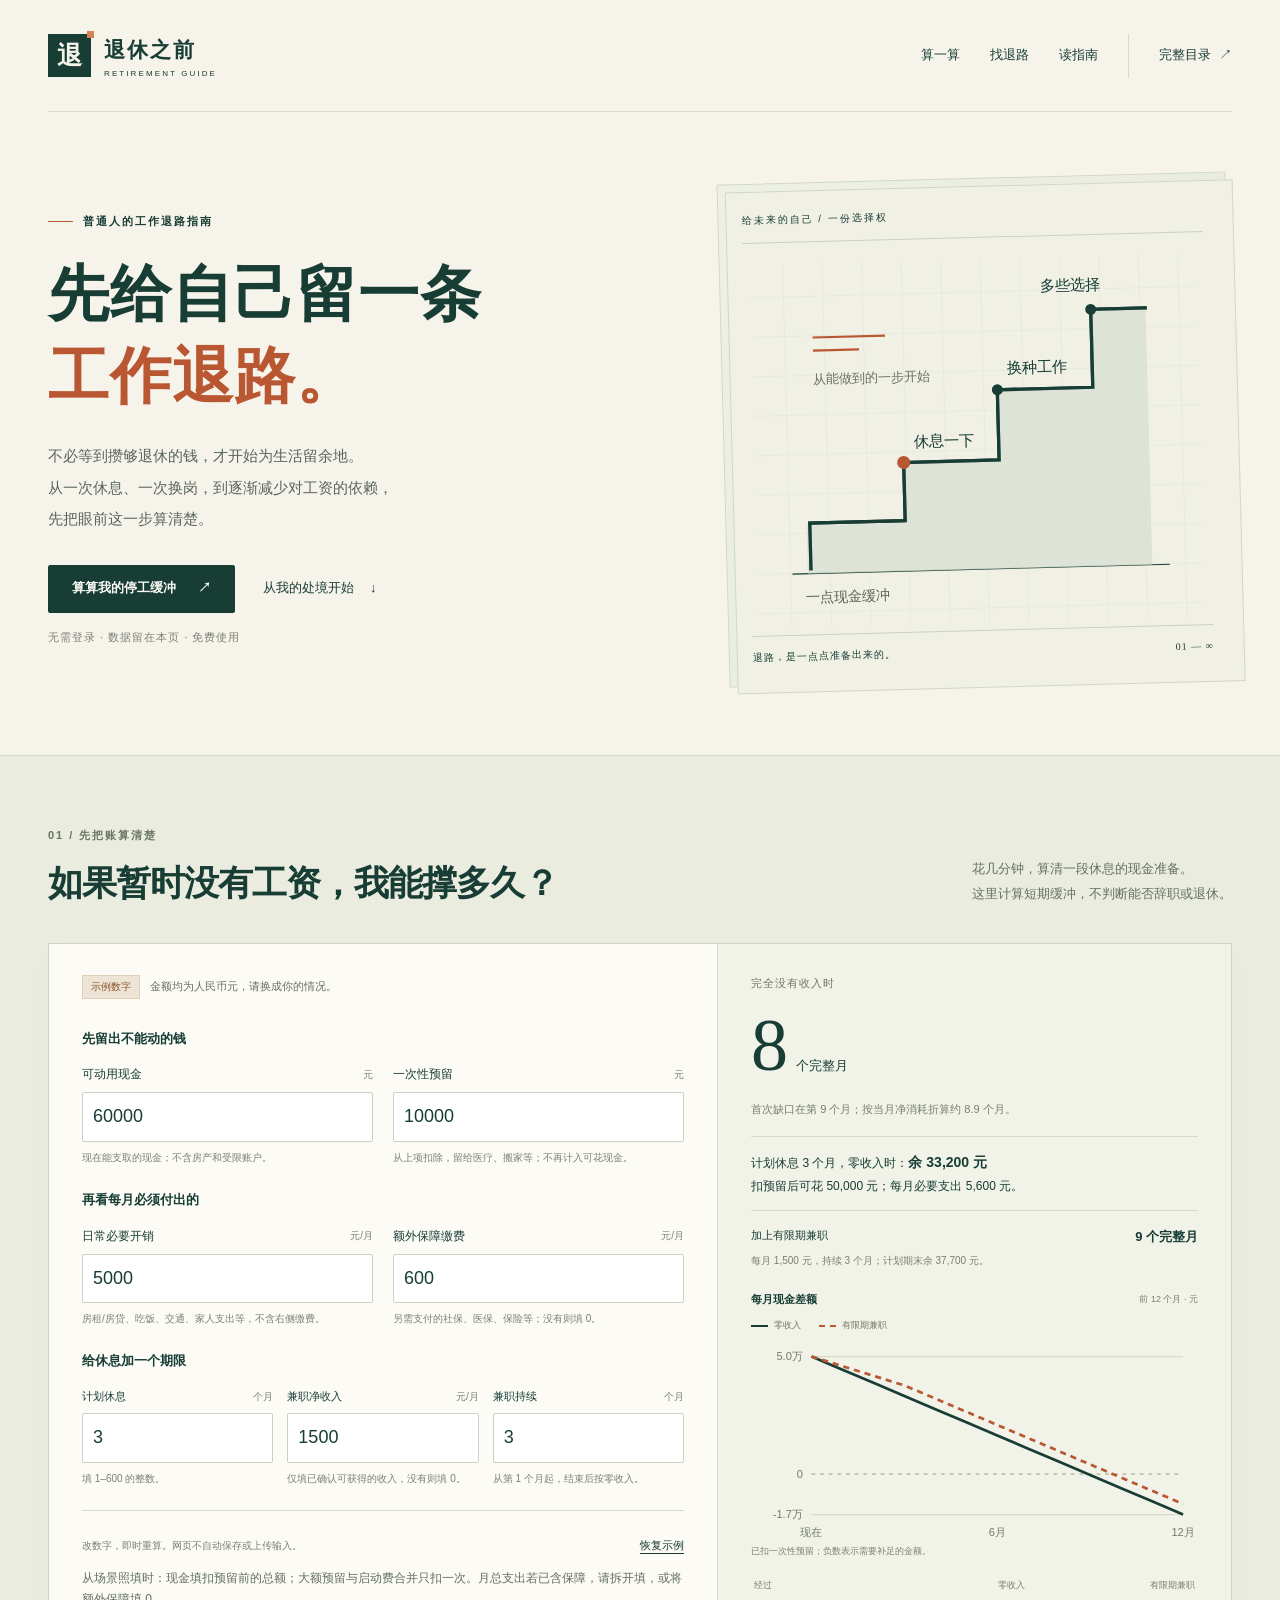
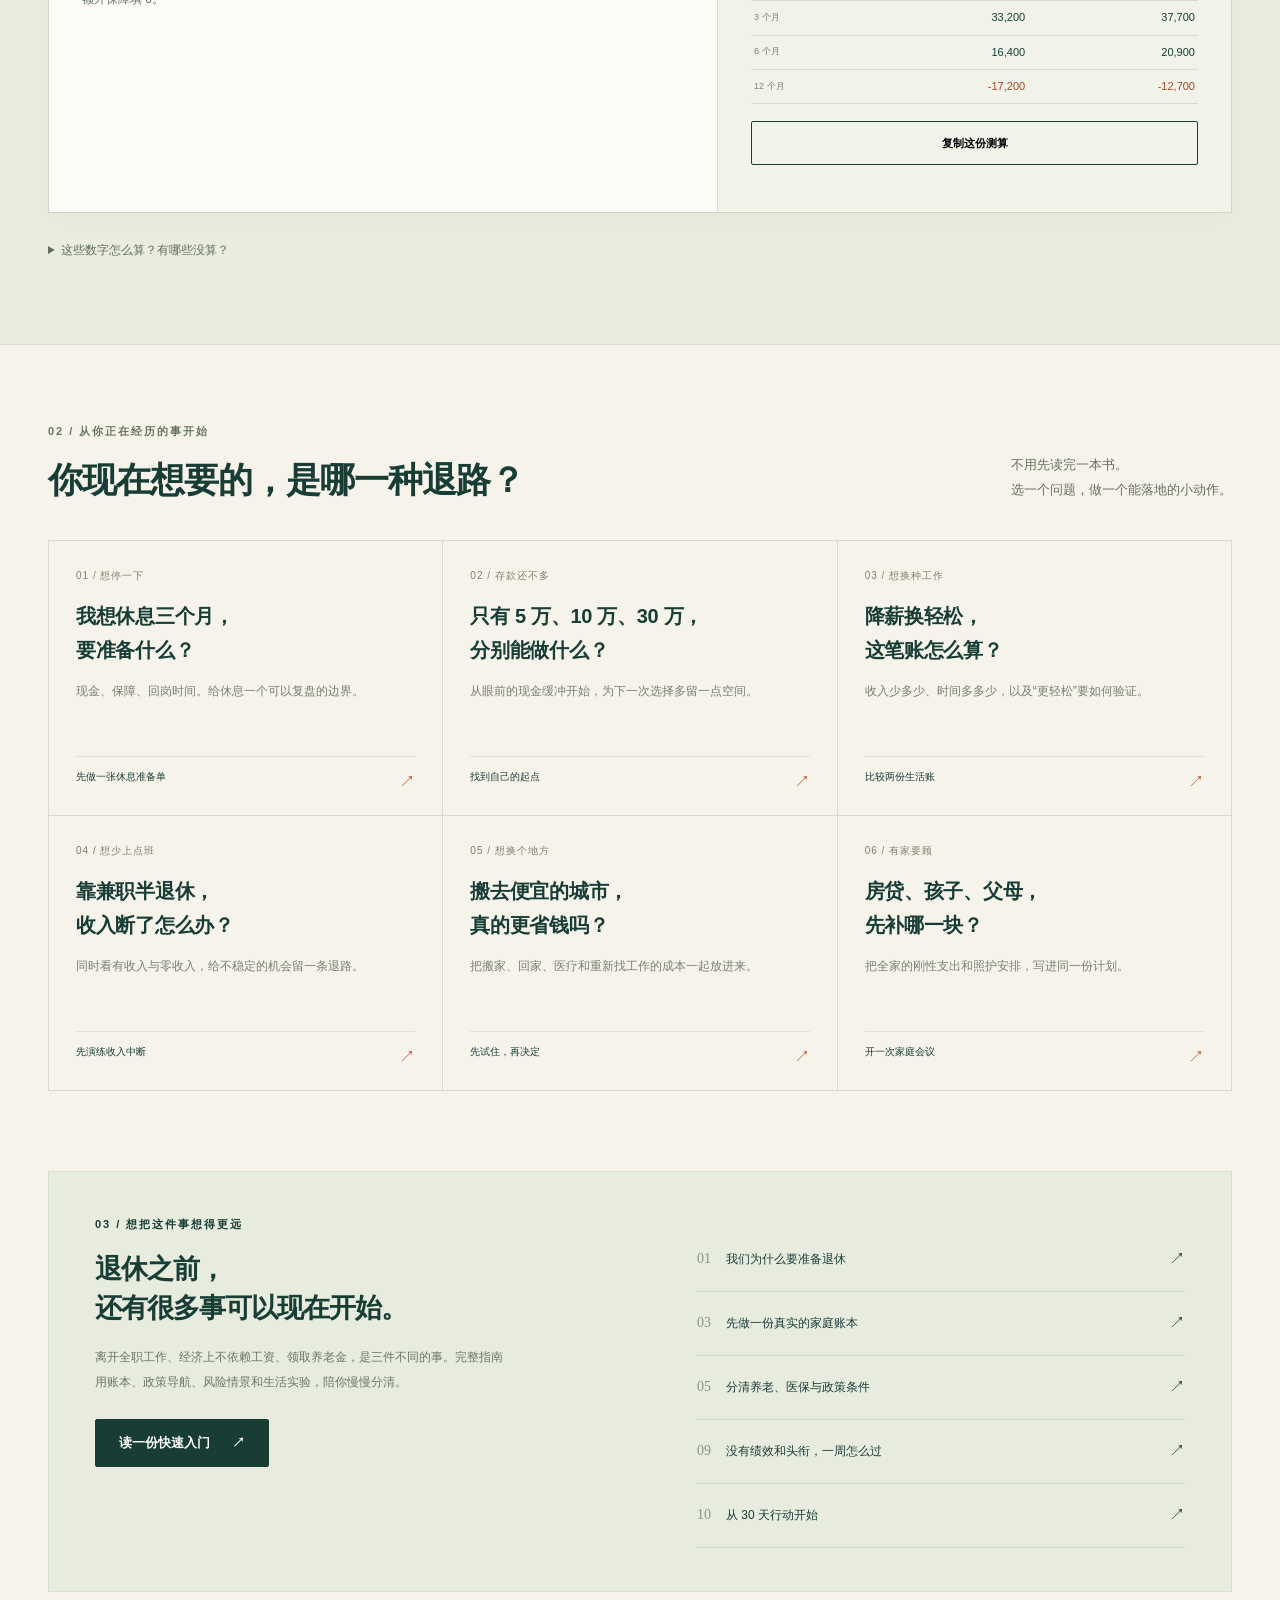
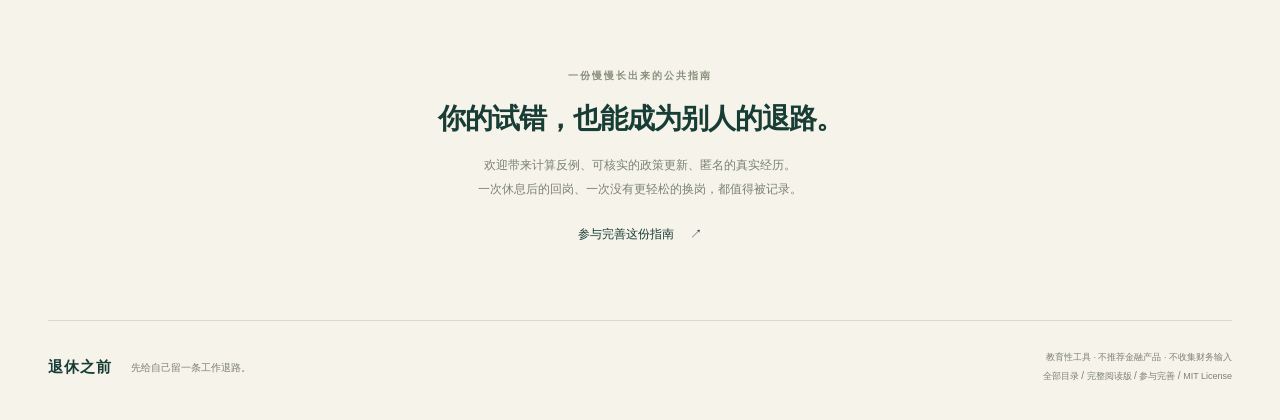
==== site/index.html @ 1ad5aefb "feat: add mobile work-break planner and six practical scenario guides" ====
<!doctype html>
<html lang="zh-CN">
<head>
  <meta charset="utf-8">
  <meta name="viewport" content="width=device-width, initial-scale=1">
  <meta name="theme-color" content="#173d35">
  <meta name="description" content="退休之前，先给自己留一条工作退路。用本地停工缓冲计算器，算清休息、换岗与半退休的现金准备；从六个真实生活问题开始。">
  <meta property="og:title" content="退休之前｜先给自己留一条工作退路">
  <meta property="og:description" content="不必等到攒够退休的钱，才开始为生活留余地。一个停工缓冲计算器，六个工作退路入口。">
  <meta property="og:type" content="website">
  <meta property="og:url" content="https://retirement-before.supershen666.chatgpt.site/">
  <link rel="canonical" href="https://retirement-before.supershen666.chatgpt.site/">
  <title>退休之前｜先给自己留一条工作退路</title>
  <link rel="icon" href="favicon.svg" type="image/svg+xml">
  <link rel="stylesheet" href="styles.css">
  <script src="calculator.js" defer></script>
  <script src="app.js" defer></script>
</head>
<body>
  <a class="skip-link" href="#main">跳到正文</a>
  <header class="site-header wrap">
    <a class="brand" href="index.html" aria-label="退休之前首页"><span class="brand-mark" aria-hidden="true">退<span></span></span><span>退休之前<small>RETIREMENT GUIDE</small></span></a>
    <nav aria-label="主导航"><a href="#calculator">算一算</a><a href="#start">找退路</a><a href="book/QUICKSTART.html">读指南</a><a class="nav-source" href="book/README.html">完整目录 <span aria-hidden="true">↗</span></a></nav>
  </header>
  <main id="main">
    <section class="hero wrap" aria-labelledby="hero-title">
      <div class="hero-copy">
        <p class="eyebrow"><span class="small-rule"></span> 普通人的工作退路指南</p>
        <h1 id="hero-title">先给自己留一条<br><em>工作退路。</em></h1>
        <p class="hero-description">不必等到攒够退休的钱，才开始为生活留余地。<br class="wide-only">从一次休息、一次换岗，到逐渐减少对工资的依赖，<br class="wide-only">先把眼前这一步算清楚。</p>
        <div class="hero-actions"><a class="button button-primary" href="#calculator">算算我的停工缓冲 <span aria-hidden="true">↗</span></a><a class="text-link" href="#start">从我的处境开始 <span aria-hidden="true">↓</span></a></div>
        <p class="hero-note">无需登录 · 数据留在本页 · 免费使用</p>
      </div>
      <div class="hero-art" aria-hidden="true">
        <div class="art-margin">给未来的自己 / 一份选择权</div>
        <svg viewBox="0 0 420 345" role="presentation">
          <defs><pattern id="paper-lines" width="36" height="36" patternUnits="userSpaceOnUse"><path d="M 36 0 L 0 0 0 36" fill="none" stroke="#173d35" stroke-opacity=".07" stroke-width="1"/></pattern></defs>
          <rect x="7" y="7" width="406" height="331" rx="2" fill="url(#paper-lines)"/>
          <path d="M38 289 H382" stroke="#173d35" stroke-width="1"/>
          <path d="M55 286 V243 H142 V190 H229 V126 H316 V55 H367" fill="none" stroke="#173d35" stroke-width="3"/>
          <path d="M52 276 V245 H142 V190 H229 V126 H316 V55 H366 V289 H52Z" fill="#d6ded0" fill-opacity=".65"/>
          <path d="M55 286 V243 H142 V190 H229 V126 H316 V55 H367" fill="none" stroke="#173d35" stroke-width="3"/>
          <circle cx="142" cy="190" r="6" fill="#b95732"/>
          <circle cx="229" cy="126" r="5" fill="#173d35"/>
          <circle cx="316" cy="55" r="5" fill="#173d35"/>
          <text x="50" y="315" font-size="13" fill="#5a655b">一点现金缓冲</text>
          <text x="152" y="176" font-size="14" fill="#173d35">休息一下</text>
          <text x="238" y="111" font-size="14" fill="#173d35">换种工作</text>
          <text x="270" y="37" font-size="14" fill="#173d35">多些选择</text>
          <path d="M62 74 h66 M62 86 h42" stroke="#b95732" stroke-width="2"/>
          <text x="61" y="116" font-size="12" fill="#6c7267">从能做到的一步开始</text>
        </svg>
        <div class="art-caption"><span>退路，是一点点准备出来的。</span><span>01 — ∞</span></div>
      </div>
    </section>

    <section class="calculator-section" id="calculator" aria-labelledby="calculator-title">
      <div class="wrap">
        <div class="section-heading"><div><p class="eyebrow">01 / 先把账算清楚</p><h2 id="calculator-title">如果暂时没有工资，<br class="mobile-only">我能撑多久？</h2></div><p>花几分钟，算清一段休息的现金准备。<br>这里计算短期缓冲，不判断能否辞职或退休。</p></div>
        <noscript><p class="notice">计算器需要启用 JavaScript。仍可阅读下面的六个场景和完整指南。</p></noscript>
        <div class="calculator-shell">
          <form id="runway-form" class="calculator-inputs" novalidate>
            <div class="form-intro"><span id="example-badge" class="tag">示例数字</span><span>金额均为人民币元，请换成你的情况。</span></div>
            <fieldset><legend>先留出不能动的钱</legend><div class="field-grid">
              <div class="field"><label for="cash">可动用现金 <span>元</span></label><input id="cash" name="cash" type="number" inputmode="decimal" min="0" max="1000000000" step="0.01" value="60000" aria-describedby="cash-hint cash-error"><small id="cash-hint">现在能支取的现金；不含房产和受限账户。</small><small class="field-error" id="cash-error"></small></div>
              <div class="field"><label for="reserve">一次性预留 <span>元</span></label><input id="reserve" name="reserve" type="number" inputmode="decimal" min="0" max="1000000000" step="0.01" value="10000" aria-describedby="reserve-hint reserve-error"><small id="reserve-hint">从上项扣除，留给医疗、搬家等；不再计入可花现金。</small><small class="field-error" id="reserve-error"></small></div>
            </div></fieldset>
            <fieldset><legend>再看每月必须付出的</legend><div class="field-grid">
              <div class="field"><label for="monthlyExpenses">日常必要开销 <span>元/月</span></label><input id="monthlyExpenses" name="monthlyExpenses" type="number" inputmode="decimal" min="0" max="1000000000" step="0.01" value="5000" aria-describedby="expenses-hint monthlyExpenses-error"><small id="expenses-hint">房租/房贷、吃饭、交通、家人支出等，不含右侧缴费。</small><small class="field-error" id="monthlyExpenses-error"></small></div>
              <div class="field"><label for="monthlyCoverage">额外保障缴费 <span>元/月</span></label><input id="monthlyCoverage" name="monthlyCoverage" type="number" inputmode="decimal" min="0" max="1000000000" step="0.01" value="600" aria-describedby="coverage-hint monthlyCoverage-error"><small id="coverage-hint">另需支付的社保、医保、保险等；没有则填 0。</small><small class="field-error" id="monthlyCoverage-error"></small></div>
            </div></fieldset>
            <fieldset><legend>给休息加一个期限</legend><div class="field-grid three-fields">
              <div class="field"><label for="plannedMonths">计划休息 <span>个月</span></label><input id="plannedMonths" name="plannedMonths" type="number" inputmode="numeric" min="1" max="600" step="1" value="3" aria-describedby="plannedMonths-error"><small>填 1–600 的整数。</small><small class="field-error" id="plannedMonths-error"></small></div>
              <div class="field"><label for="monthlyIncome">兼职净收入 <span>元/月</span></label><input id="monthlyIncome" name="monthlyIncome" type="number" inputmode="decimal" min="0" max="1000000000" step="0.01" value="1500" aria-describedby="income-hint monthlyIncome-error"><small id="income-hint">仅填已确认可获得的收入，没有则填 0。</small><small class="field-error" id="monthlyIncome-error"></small></div>
              <div class="field"><label for="incomeMonths">兼职持续 <span>个月</span></label><input id="incomeMonths" name="incomeMonths" type="number" inputmode="numeric" min="0" max="600" step="1" value="3" aria-describedby="incomeMonths-error"><small>从第 1 个月起，结束后按零收入。</small><small class="field-error" id="incomeMonths-error"></small></div>
            </div></fieldset>
            <div class="input-footer"><p>改数字，即时重算。网页不自动保存或上传输入。</p><button type="button" class="button-reset" id="reset-example">恢复示例</button></div>
            <p class="input-mapping">从场景照填时：现金填扣预留前的总额；大额预留与启动费合并只扣一次。月总支出若已含保障，请拆开填，或将额外保障填 0。</p>
          </form>
          <div class="calculator-results">
            <div id="invalid-state" class="invalid-state" hidden><h3>先补全这几个数字</h3><p id="validation-summary" role="status">请填写有效数字。</p></div>
            <div id="valid-results">
              <p class="result-eyebrow">完全没有收入时</p>
              <p class="runway-value"><strong id="runway-number">8</strong><span id="runway-unit">个完整月</span></p>
              <p id="runway-detail" class="runway-detail">正在计算…</p>
              <div id="result-status" class="plan-result" role="status" aria-live="polite" aria-atomic="true"></div>
              <div class="income-result"><span>加上有限期兼职</span><strong id="income-runway"></strong><small id="income-detail"></small></div>
              <div class="chart-head"><h3>每月现金差额</h3><span id="chart-horizon"></span></div>
              <div class="chart-legend"><span><i class="line-key baseline-key"></i>零收入</span><span><i class="line-key income-key"></i>有限期兼职</span></div>
              <div id="cash-chart" class="cash-chart"></div>
              <p class="chart-note">已扣一次性预留；负数表示需要补足的金额。</p>
              <table class="checkpoint-table"><caption class="sr-only">3、6、12 个月后的现金差额</caption><thead><tr><th scope="col">经过</th><th scope="col">零收入</th><th scope="col">有限期兼职</th></tr></thead><tbody id="checkpoints"></tbody></table>
              <p id="history-warning" class="history-warning" hidden></p>
              <button type="button" class="button button-copy" id="copy-result">复制这份测算</button>
              <p id="copy-status" class="copy-status" role="status" aria-live="polite"></p>
              <div id="copy-fallback" hidden><label for="result-text">复制受限，请选中下面文字复制：</label><textarea id="result-text" rows="7" readonly></textarea></div>
            </div>
          </div>
        </div>
        <details class="calculation-details"><summary>这些数字怎么算？有哪些没算？</summary><div class="details-grid"><div><h3>先分开预留，再逐月计算</h3><p>起始可花现金 = 可动用现金 − 一次性预留。每月现金差额 = 上月差额 + 当月收入 − 日常必要开销 − 额外保障缴费。兼职只在第 1 个月至指定结束月计入；零收入情景始终不计收入。</p><p>余额恰好为 0 的当月仍算完整覆盖；首次小于 0 的月份记为首次缺口。小数月仅按该月净消耗线性折算，不代表能付到某一天。一次性预留超过现金时，起点就存在缺口，后续收入不能抹掉这段历史。</p></div><div><h3>它只是一张短期现金草稿</h3><p>金额按当前输入逐月不变，不计投资收益、通胀、借款或新发生的大额支出。到账与付款按月合并，无法识别“月初先付房租、月底才到账”的月内缺口。最多检查 600 个月，期间未耗尽也不代表可以无限休息。</p><p>有限期兼职结束后，后续月份全部按零收入计算。长期退休要另查通胀、养老与医保、照护、收入中断和职业退路；继续读 <a href="book/QUICKSTART.html">快速入门</a>。</p></div></div></details>
      </div>
    </section>

    <section id="start" class="scenarios-section wrap" aria-labelledby="scenarios-title">
      <div class="section-heading"><div><p class="eyebrow">02 / 从你正在经历的事开始</p><h2 id="scenarios-title">你现在想要的，<br class="mobile-only">是哪一种退路？</h2></div><p>不用先读完一本书。<br>选一个问题，做一个能落地的小动作。</p></div>
      <div class="scenario-grid">
        <a class="scenario" href="guides/rest.html"><span class="scenario-number">01 / 想停一下</span><h3>我想休息三个月，<br>要准备什么？</h3><p>现金、保障、回岗时间。给休息一个可以复盘的边界。</p><span class="scenario-bottom">先做一张休息准备单 <span aria-hidden="true">↗</span></span></a>
        <a class="scenario" href="guides/savings.html"><span class="scenario-number">02 / 存款还不多</span><h3>只有 5 万、10 万、30 万，<br>分别能做什么？</h3><p>从眼前的现金缓冲开始，为下一次选择多留一点空间。</p><span class="scenario-bottom">找到自己的起点 <span aria-hidden="true">↗</span></span></a>
        <a class="scenario" href="guides/lighter-work.html"><span class="scenario-number">03 / 想换种工作</span><h3>降薪换轻松，<br>这笔账怎么算？</h3><p>收入少多少、时间多多少，以及“更轻松”要如何验证。</p><span class="scenario-bottom">比较两份生活账 <span aria-hidden="true">↗</span></span></a>
        <a class="scenario" href="guides/part-time.html"><span class="scenario-number">04 / 想少上点班</span><h3>靠兼职半退休，<br>收入断了怎么办？</h3><p>同时看有收入与零收入，给不稳定的机会留一条退路。</p><span class="scenario-bottom">先演练收入中断 <span aria-hidden="true">↗</span></span></a>
        <a class="scenario" href="guides/move-city.html"><span class="scenario-number">05 / 想换个地方</span><h3>搬去便宜的城市，<br>真的更省钱吗？</h3><p>把搬家、回家、医疗和重新找工作的成本一起放进来。</p><span class="scenario-bottom">先试住，再决定 <span aria-hidden="true">↗</span></span></a>
        <a class="scenario" href="guides/family.html"><span class="scenario-number">06 / 有家要顾</span><h3>房贷、孩子、父母，<br>先补哪一块？</h3><p>把全家的刚性支出和照护安排，写进同一份计划。</p><span class="scenario-bottom">开一次家庭会议 <span aria-hidden="true">↗</span></span></a>
      </div>
    </section>

    <section class="reading-section wrap" aria-labelledby="reading-title"><div class="reading-inner"><div><p class="eyebrow">03 / 想把这件事想得更远</p><h2 id="reading-title">退休之前，<br>还有很多事可以现在开始。</h2><p>离开全职工作、经济上不依赖工资、领取养老金，是三件不同的事。完整指南用账本、政策导航、风险情景和生活实验，陪你慢慢分清。</p><a class="button button-primary" href="book/QUICKSTART.html">读一份快速入门 <span aria-hidden="true">↗</span></a></div><ol class="reading-list"><li><a href="book/01-purpose.html"><span>01</span> 我们为什么要准备退休 <span aria-hidden="true">↗</span></a></li><li><a href="book/03-budget.html"><span>03</span> 先做一份真实的家庭账本 <span aria-hidden="true">↗</span></a></li><li><a href="book/05-policy.html"><span>05</span> 分清养老、医保与政策条件 <span aria-hidden="true">↗</span></a></li><li><a href="book/09-life.html"><span>09</span> 没有绩效和头衔，一周怎么过 <span aria-hidden="true">↗</span></a></li><li><a href="book/10-action.html"><span>10</span> 从 30 天行动开始 <span aria-hidden="true">↗</span></a></li></ol></div></section>
    <section class="contribute wrap"><p class="eyebrow">一份慢慢长出来的公共指南</p><h2>你的试错，也能成为别人的退路。</h2><p>欢迎带来计算反例、可核实的政策更新、匿名的真实经历。<br class="wide-only">一次休息后的回岗、一次没有更轻松的换岗，都值得被记录。</p><a class="text-link" href="book/CONTRIBUTING.html">参与完善这份指南 <span aria-hidden="true">↗</span></a></section>
  </main>
  <footer class="site-footer wrap"><p><strong>退休之前</strong><span>先给自己留一条工作退路。</span></p><p>教育性工具 · 不推荐金融产品 · 不收集财务输入<br><a href="book/README.html">全部目录</a> <span aria-hidden="true">/</span> <a href="reader.html">完整阅读版</a> <span aria-hidden="true">/</span> <a href="book/CONTRIBUTING.html">参与完善</a> <span aria-hidden="true">/</span> <a href="book/LICENSE.html">MIT License</a></p></footer>
</body>
</html>
---- site/styles.css ----
:root{color-scheme:light;--paper:#f6f3eb;--paper-light:#fcfbf6;--ink:#173d35;--muted:#697068;--line:#d8dace;--orange:#b95732;--pale:#e7ecdf;--serif:Georgia,"Noto Serif CJK SC","Source Han Serif SC","Songti SC",SimSun,serif;--sans:-apple-system,BlinkMacSystemFont,"Segoe UI","Microsoft YaHei",sans-serif}
*{box-sizing:border-box}html{scroll-behavior:smooth;scroll-padding-top:24px}body{margin:0;background:var(--paper);color:var(--ink);font-family:var(--sans);font-size:15px;line-height:1.75}a{color:inherit;text-underline-offset:5px}a,button,input,summary,textarea{-webkit-tap-highlight-color:transparent}a:focus-visible,button:focus-visible,input:focus-visible,summary:focus-visible,textarea:focus-visible{outline:3px solid var(--orange);outline-offset:4px}button,input,textarea{font:inherit}button{cursor:pointer}button:disabled{cursor:wait;opacity:.65}h1,h2,h3,p{margin:0}h1,h2,h3{text-wrap:balance}h2{font-size:clamp(24px,3vw,35px);font-weight:600;line-height:1.45;letter-spacing:-1px}h3{font-weight:600}p{text-wrap:pretty}.wrap{max-width:1200px;width:calc(100% - 96px);margin-inline:auto}.skip-link{position:absolute;left:16px;top:-100px;background:var(--ink);color:white;padding:12px;z-index:10}.skip-link:focus{top:16px}.sr-only{position:absolute;width:1px;height:1px;padding:0;margin:-1px;overflow:hidden;clip:rect(0,0,0,0);white-space:nowrap;border:0}[hidden]{display:none!important}.mobile-only{display:none}.site-header{height:112px;display:flex;align-items:center;justify-content:space-between;border-bottom:1px solid var(--line);gap:24px}.brand{display:flex;gap:13px;align-items:center;text-decoration:none;font-weight:700;font-size:21px;letter-spacing:2px;flex-shrink:0}.brand small{display:block;font-size:8px;letter-spacing:2.1px;line-height:1.4;font-weight:500}.brand-mark{position:relative;width:43px;height:43px;display:flex;align-items:center;justify-content:center;background:var(--ink);color:var(--paper);font-family:var(--serif);font-size:25px;letter-spacing:0}.brand-mark>span{position:absolute;width:7px;height:7px;background:#d58354;right:-3px;top:-3px}.site-header nav{display:flex;gap:30px;align-items:center}.site-header nav a{text-decoration:none;min-height:44px;display:flex;align-items:center;font-size:13px}.site-header nav a:hover{color:var(--orange)}.site-header .nav-source{border-left:1px solid var(--line);padding-left:30px;gap:8px}.hero{display:grid;grid-template-columns:1.22fr 1fr;gap:54px;align-items:center;min-height:570px;padding-block:66px 74px}.eyebrow{font-size:11px;letter-spacing:2px;font-weight:600;line-height:1.8;display:flex;align-items:center;gap:10px}.small-rule{display:inline-block;height:1px;width:25px;background:var(--orange)}.hero h1{font-family:var(--serif);font-size:clamp(40px,4.8vw,61px);font-weight:600;line-height:1.35;letter-spacing:1px;margin:22px 0}.hero h1 em{font-style:normal;color:var(--orange)}.hero-description{font-size:15px;line-height:2.1;color:#59665d}.hero-actions{display:flex;align-items:center;gap:28px;flex-wrap:wrap;margin-top:30px}.button{min-height:48px;display:inline-flex;align-items:center;justify-content:center;gap:22px;padding:11px 23px;border:1px solid var(--ink);border-radius:2px;font-size:13px;font-weight:600;text-decoration:none;transition:background .15s,color .15s}.button-primary{background:var(--ink);color:var(--paper-light)}.button-primary:hover{background:#29574a}.text-link{text-decoration:none;font-size:13px;min-height:44px;display:inline-flex;gap:16px;align-items:center}.text-link:hover{color:var(--orange)}.hero-note{margin-top:15px;color:#7b8076;font-size:11px;letter-spacing:1px}.hero-art{padding:27px 23px 19px;border:1px solid #d1d7c8;background:linear-gradient(125deg,#edf0e4,#e6eadc);transform:rotate(-1.5deg);position:relative}.hero-art:after{content:"";position:absolute;border:1px solid #d1d7c8;inset:7px -8px -8px 7px;z-index:-1;background:#f0f0e5}.art-margin{font-size:10px;letter-spacing:2px;border-bottom:1px solid #cbd2c1;padding-bottom:13px}.hero-art svg{display:block;width:100%;margin-top:14px}.art-caption{display:flex;justify-content:space-between;gap:10px;font-size:10px;letter-spacing:1px;border-top:1px solid #cbd2c1;padding-top:12px}.art-caption>span:last-child{font-family:Georgia,serif}.calculator-section{padding-block:70px;background:#e9ecdf;border-block:1px solid #d8dece}.section-heading{display:flex;align-items:end;justify-content:space-between;gap:35px;margin-bottom:34px}.section-heading .eyebrow{margin-bottom:13px;color:#69765f}.section-heading>p{font-size:13px;color:#65715f;line-height:1.9;padding-bottom:3px}.calculator-shell{display:grid;grid-template-columns:1.3fr 1fr;border:1px solid #cdd5c4;background:var(--paper-light);box-shadow:0 9px 25px #173d3505}.calculator-inputs{padding:31px 33px 24px;min-width:0}.form-intro{display:flex;align-items:center;gap:10px;color:var(--muted);font-size:11px;margin-bottom:29px}.tag{background:#ede4d5;color:#8b542d;border:1px solid #ded0ba;padding:2px 8px;white-space:nowrap;font-size:10px}.tag.custom{background:#e4eadd;border-color:#ced6c4;color:#53624b}fieldset{margin:0 0 23px;border:0;padding:0;min-width:0}legend{padding:0;font-size:13px;font-weight:600;margin-bottom:14px}.field-grid{display:grid;grid-template-columns:repeat(2,minmax(0,1fr));gap:20px}.field{min-width:0}.field label{font-size:12px;display:flex;align-items:center;justify-content:space-between;gap:4px;margin-bottom:7px}.field label span{font-size:10px;color:#7a8074;white-space:nowrap}.field input{border:1px solid #cbd1c4;background:white;width:100%;border-radius:2px;min-height:47px;padding:8px 10px;color:var(--ink);font-size:18px;font-variant-numeric:tabular-nums;box-shadow:0 1px 2px #173d3503}.field input:focus{border-color:var(--ink)}.field input[aria-invalid=true]{border-color:var(--orange);background:#fff9f3}.field small{display:block;color:#7a8074;font-size:10px;line-height:1.7;margin-top:7px}.field .field-error{color:#a24523;margin-top:4px}.field-error:empty{display:none}.three-fields{grid-template-columns:repeat(3,minmax(0,1fr));gap:14px}.three-fields label{font-size:11px}.input-footer{display:flex;justify-content:space-between;align-items:center;gap:12px;border-top:1px solid var(--line);padding-top:13px}.input-footer p{font-size:10px;color:#7a8074;max-width:235px}.button-reset{background:none;border:0;text-decoration:underline;text-underline-offset:4px;font-size:11px;min-height:44px;padding:5px 0;color:var(--ink);white-space:nowrap}.calculator-results{min-width:0;border-left:1px solid #d8dece;background:#f1f2e8;padding:30px 33px 24px}.result-eyebrow{font-size:11px;color:#6f795f;letter-spacing:1px}.runway-value{display:flex;align-items:baseline;gap:12px;line-height:1.15;margin-top:10px;font-size:13px}.runway-value strong{font-family:Georgia,serif;font-weight:400;font-size:74px;letter-spacing:-4px}.runway-value.long-value strong{font-size:47px;letter-spacing:-2px}.runway-detail{font-size:11px;color:#76806b;margin-top:11px}.plan-result{border-top:1px solid #d5dccb;border-bottom:1px solid #d5dccb;padding:12px 0;margin-top:17px;font-size:12px;line-height:1.9;min-height:50px}.plan-result strong{font-size:14px;font-weight:600}.negative{color:#a44826}.income-result{display:grid;grid-template-columns:1fr auto;gap:3px 10px;margin-top:15px;font-size:11px}.income-result strong{font-size:13px;font-weight:600;text-align:right}.income-result small{font-size:10px;color:#7a8074;grid-column:1/-1}.chart-head{display:flex;justify-content:space-between;align-items:center;gap:10px;margin-top:21px}.chart-head h3{font-size:11px}.chart-head>span{font-size:9px;color:#7a8074}.chart-legend{display:flex;gap:18px;margin-top:8px;font-size:9px;color:#6f795f}.chart-legend>span{display:flex;align-items:center;gap:6px}.line-key{display:inline-block;width:17px;border-top:2px solid var(--ink)}.income-key{border-top-color:var(--orange);border-top-style:dashed}.cash-chart{width:100%;min-height:134px;margin-top:5px}.cash-chart svg{display:block;width:100%;height:auto;overflow:visible}.cash-chart text{font-family:var(--sans);font-size:9px;fill:#727c68}.chart-note{font-size:9px;color:#7a8074;margin-top:3px}.checkpoint-table{width:100%;border-collapse:collapse;table-layout:fixed;margin-top:11px;font-size:10px;font-variant-numeric:tabular-nums}.checkpoint-table th,.checkpoint-table td{padding:7px 3px;border-bottom:1px solid #d8dece;text-align:right;overflow-wrap:anywhere}.checkpoint-table th{font-weight:400;color:#7a8074;font-size:9px}.checkpoint-table th:first-child,.checkpoint-table td:first-child{text-align:left;width:24%}.checkpoint-table td{font-size:11px}.history-warning{font-size:10px;line-height:1.8;color:#a44826;margin-top:10px}.button-copy{width:100%;background:transparent;min-height:44px;font-size:11px;margin-top:17px;padding-block:8px}.button-copy:hover{background:var(--ink);color:var(--paper-light)}.copy-status{font-size:10px;min-height:18px;margin-top:5px;color:#6f795f}#copy-fallback label{font-size:10px}#copy-fallback textarea{width:100%;padding:10px;border:1px solid #b8c2ae;background:var(--paper-light);color:var(--ink);font-size:11px;line-height:1.8}.invalid-state{min-height:260px;display:flex;flex-direction:column;justify-content:center;gap:14px}.invalid-state h3{font-size:22px}.invalid-state p{color:#a44826;font-size:13px;white-space:pre-line}.calculation-details{margin-top:17px;font-size:12px;color:#617057}.calculation-details summary{cursor:pointer;min-height:44px;display:list-item;list-style-position:inside;padding:10px 0}.details-grid{display:grid;grid-template-columns:1fr 1fr;gap:35px;border-top:1px solid #d1d8c7;padding-block:20px 5px}.details-grid h3{font-size:13px;margin-bottom:8px}.details-grid p{font-size:11px;margin-bottom:10px;line-height:2}.notice{padding:15px;border:1px solid var(--orange);margin-block:15px}.scenarios-section{padding-block:77px 70px}.scenario-grid{display:grid;grid-template-columns:repeat(3,minmax(0,1fr));border-top:1px solid var(--line);border-left:1px solid var(--line)}.scenario{display:flex;flex-direction:column;min-height:275px;text-decoration:none;border-bottom:1px solid var(--line);border-right:1px solid var(--line);padding:26px 27px 19px;transition:background .16s}.scenario:hover{background:#eeeee2}.scenario-number{font-size:10px;letter-spacing:1px;color:#7e806e}.scenario h3{font-size:20px;line-height:1.7;letter-spacing:-.3px;margin-top:15px}.scenario p{font-size:12px;line-height:1.9;color:#778070;margin:13px 0 19px}.scenario-bottom{display:flex;justify-content:space-between;gap:8px;font-size:10px;margin-top:auto;padding-top:11px;border-top:1px solid #e0e1d6}.scenario-bottom>span{font-size:16px;color:var(--orange)}.reading-section{padding-block:10px 70px}.reading-inner{background:#e8ecdf;padding:43px 46px;display:grid;grid-template-columns:1.1fr 1fr;gap:65px;border:1px solid #d9dfcf}.reading-inner h2{font-size:27px;margin-block:15px 17px}.reading-inner p:not(.eyebrow){font-size:12px;color:#6c7761;line-height:2.1;margin-bottom:24px;max-width:410px}.reading-list{list-style:none;padding:0;margin:13px 0 0;align-self:center}.reading-list li{border-bottom:1px solid #ccd5c1}.reading-list a{display:flex;align-items:center;gap:15px;text-decoration:none;min-height:63px;padding-block:10px;font-size:12px}.reading-list a:hover{color:var(--orange)}.reading-list a>span:first-child{font:14px Georgia,serif;color:#8a947d}.reading-list a>span:last-child{margin-left:auto;font-size:16px}.contribute{padding-block:5px 64px;text-align:center}.contribute .eyebrow{justify-content:center;color:#89907d;font-size:10px}.contribute h2{font-family:var(--serif);font-size:28px;margin-block:14px}.contribute p:not(.eyebrow){font-size:12px;color:#7a8074;line-height:2}.contribute .text-link{margin-top:11px;font-size:12px}.site-footer{border-top:1px solid var(--line);display:flex;justify-content:space-between;gap:25px;align-items:center;padding-block:27px 34px}.site-footer p:first-child{display:flex;align-items:center;gap:19px}.site-footer strong{font-size:15px;font-weight:600;letter-spacing:1px}.site-footer span{font-size:10px;color:#7a8074}.site-footer p:last-child{text-align:right;color:#7a8074;font-size:9px;line-height:2}.site-footer a{text-decoration:none}.site-footer a:hover{text-decoration:underline}
@media(min-width:1500px){.hero{min-height:620px}}
@media(max-width:1050px){.wrap{width:calc(100% - 64px)}.hero{gap:35px;grid-template-columns:1.1fr 1fr}.hero h1{font-size:46px}.hero-actions{gap:13px}.hero .button{padding-inline:15px}.calculator-inputs,.calculator-results{padding:26px 24px}.calculator-shell{grid-template-columns:1.25fr 1fr}.three-fields{gap:10px}.three-fields .field label{flex-direction:column;align-items:start;gap:0}.scenario{padding-inline:23px}.scenario h3{font-size:18px}.reading-inner{padding:35px;gap:40px}.wide-only{display:none}}
@media(max-width:800px){.wrap{width:calc(100% - 44px)}.site-header{height:88px}.site-header nav{gap:18px}.site-header .nav-source{padding-left:18px}.brand{font-size:19px;gap:10px}.brand-mark{width:37px;height:37px;font-size:23px}.brand small{font-size:7px}.hero{padding-block:48px 55px;min-height:0;gap:28px}.hero h1{font-size:39px}.hero-description{font-size:13px}.hero-art{padding:17px 15px 14px}.art-margin,.art-caption{font-size:8px;letter-spacing:.5px}.hero-actions{margin-top:23px;gap:6px;align-items:start;flex-direction:column}.hero-actions .button{font-size:12px}.hero-note{font-size:9px;margin-top:9px}.hero .eyebrow{font-size:10px;letter-spacing:1px}.calculator-section{padding-block:49px}.section-heading{gap:20px}.section-heading>p{font-size:11px}.calculator-shell{grid-template-columns:1fr}.calculator-inputs{padding:26px}.three-fields .field label{flex-direction:row;align-items:center}.calculator-results{border-left:0;border-top:1px solid #d8dece;padding:27px}.calculator-results #valid-results{display:grid;grid-template-columns:1fr 1fr;column-gap:35px}.result-eyebrow,.runway-value,.runway-detail,.plan-result,.income-result{grid-column:1}.result-eyebrow{grid-row:1}.runway-value{grid-row:2;align-self:start}.runway-detail{grid-row:3;align-self:start;margin-top:7px}.plan-result{grid-row:4;align-self:start}.income-result{grid-row:5;align-self:start}.chart-head,.chart-legend,.cash-chart,.chart-note,.checkpoint-table{grid-column:2}.chart-head{grid-row:1;margin-top:0}.chart-legend{grid-row:2;align-self:start}.cash-chart{grid-row:2/5;margin-top:35px;align-self:start}.chart-note{grid-row:5;align-self:end}.checkpoint-table{grid-row:6}.history-warning,.button-copy,.copy-status,#copy-fallback{grid-column:1/-1}.button-copy{grid-row:auto}.cash-chart{min-height:0}.details-grid{gap:25px}.scenarios-section{padding-block:52px}.scenario-grid{grid-template-columns:repeat(2,minmax(0,1fr))}.scenario{min-height:260px}.scenario h3{font-size:20px}.reading-section{padding-bottom:52px}.reading-inner{gap:30px;padding:30px}.reading-inner h2{font-size:23px}.reading-list a{font-size:11px;gap:10px}.reading-list a>span:first-child{font-size:12px}.contribute h2{font-size:26px}.site-footer p:first-child{flex-direction:column;align-items:start;gap:3px}}
@media(max-width:580px){html{scroll-padding-top:16px}.wrap{width:calc(100% - 36px)}.site-header{height:81px;gap:10px}.brand{font-size:18px;letter-spacing:1px}.brand-mark{width:34px;height:34px;font-size:22px}.brand small{font-size:6px;letter-spacing:1.4px}.site-header nav{gap:15px}.site-header nav a{font-size:11px}.site-header .nav-source{display:none}.site-header nav a:nth-child(3){display:none}.hero{display:block;padding-block:40px}.hero h1{font-size:43px;letter-spacing:0;line-height:1.4;margin-block:18px}.hero-description{font-size:13px;line-height:2.1;max-width:340px}.hero .eyebrow{font-size:10px}.hero-actions{flex-direction:row;align-items:center;gap:14px;flex-wrap:wrap}.hero-actions .button{font-size:12px;padding-inline:16px;gap:16px}.hero-actions .text-link{font-size:11px;gap:10px}.hero-art{margin-top:32px;padding:15px 17px 12px;transform:none}.hero-art:after{inset:5px -5px -5px 5px}.hero-art svg{max-height:220px;margin-top:5px}.art-margin{font-size:9px;padding-bottom:9px}.art-caption{font-size:9px;letter-spacing:.3px;padding-top:9px}.section-heading{display:block;margin-bottom:25px}.section-heading>p{margin-top:14px;font-size:12px}.section-heading .eyebrow{font-size:10px;letter-spacing:1.2px;margin-bottom:10px}h2{font-size:26px;letter-spacing:-.5px;line-height:1.5}.mobile-only{display:initial}.calculator-section{padding-block:38px}.calculator-inputs{padding:21px 18px 15px}.form-intro{align-items:start;font-size:10px;line-height:1.8;gap:8px;margin-bottom:25px}.tag{font-size:9px;padding:1px 6px}.field-grid{gap:14px}.field label{font-size:11px}.field label span{font-size:9px}.field input{font-size:18px;padding-inline:9px;min-height:48px}.field small{font-size:9px;line-height:1.7}.three-fields{grid-template-columns:1fr 1fr;gap:19px 14px}.three-fields .field:first-child{grid-column:1/-1}.three-fields .field:first-child input{max-width:none}.three-fields .field label{font-size:11px}.input-footer{gap:10px}.input-footer p{font-size:9px;max-width:190px}.button-reset{font-size:10px}.calculator-results{padding:23px 18px 17px}.calculator-results #valid-results{display:block}.runway-value strong{font-size:70px}.runway-value{margin-top:8px}.runway-detail{margin-top:12px}.plan-result{font-size:11px;margin-top:16px}.plan-result strong{font-size:13px}.income-result{font-size:10px}.chart-head{margin-top:22px}.chart-legend{margin-top:6px}.cash-chart{margin-top:6px;min-height:130px}.chart-note{font-size:9px}.checkpoint-table{font-size:10px}.checkpoint-table th{font-size:9px}.checkpoint-table td{font-size:11px}.button-copy{margin-top:15px}.details-grid{display:block;padding-top:18px}.details-grid>div+div{margin-top:18px}.calculation-details{font-size:11px;margin-top:10px}.calculation-details summary{padding-block:11px}.details-grid p{font-size:11px}.scenarios-section{padding-block:40px}.scenario-grid{grid-template-columns:1fr}.scenario{position:relative;min-height:0;padding:23px 21px 18px}.scenario-number{font-size:9px}.scenario h3{font-size:22px;line-height:1.6;margin-top:11px}.scenario p{font-size:12px;margin-block:12px 16px;max-width:330px}.scenario-bottom{font-size:10px}.reading-section{padding-block:3px 40px}.reading-inner{display:block;padding:27px 22px}.reading-inner h2{font-size:24px}.reading-inner p:not(.eyebrow){font-size:12px}.reading-inner .eyebrow{font-size:10px}.reading-inner .button{font-size:12px;padding-inline:17px}.reading-list{margin-top:24px}.reading-list a{font-size:12px;min-height:57px;gap:15px}.contribute{padding-block:6px 37px}.contribute .eyebrow{font-size:9px;letter-spacing:1px}.contribute h2{font-size:23px;margin-block:13px}.contribute p:not(.eyebrow){font-size:11px}.contribute .text-link{font-size:11px}.site-footer{display:block;padding-block:22px 25px}.site-footer p:first-child{flex-direction:row;align-items:center;gap:12px}.site-footer p:last-child{text-align:left;margin-top:12px;font-size:9px}.site-footer strong{font-size:14px}.site-footer span{font-size:9px}}
@media(max-width:350px){.wrap{width:calc(100% - 28px)}.site-header nav{gap:11px}.brand{font-size:16px;gap:7px}.hero h1{font-size:37px}.hero-actions{gap:10px}.hero-actions .button{font-size:11px;padding-inline:13px}.hero-actions .text-link{font-size:10px}.field label{display:block}.field label span{margin-left:4px}.three-fields .field label{display:block}.calculator-inputs,.calculator-results{padding-inline:15px}.form-intro{font-size:9px}.input-footer p{max-width:150px}.scenario h3{font-size:20px}}
@media(prefers-reduced-motion:reduce){html{scroll-behavior:auto}*,*:before,*:after{transition:none!important}}
.input-mapping { margin: 0; padding: 0 0 20px; font-size: 12px; line-height: 1.8; color: #626f63; }
@media(max-width:600px){.field small{font-size:12px;line-height:1.65}.field label{font-size:13px}.field label span{font-size:11px}.form-intro{font-size:12px}.input-footer p{font-size:11px}.button-reset{font-size:12px}.tag{font-size:10px}.runway-detail,.chart-note,.income-result small,.calculation-details{font-size:12px}.checkpoint-table,.checkpoint-table th,.checkpoint-table td{font-size:12px}.plan-result{font-size:13px}.scenario-bottom{font-size:12px}.details-grid p{font-size:13px}}
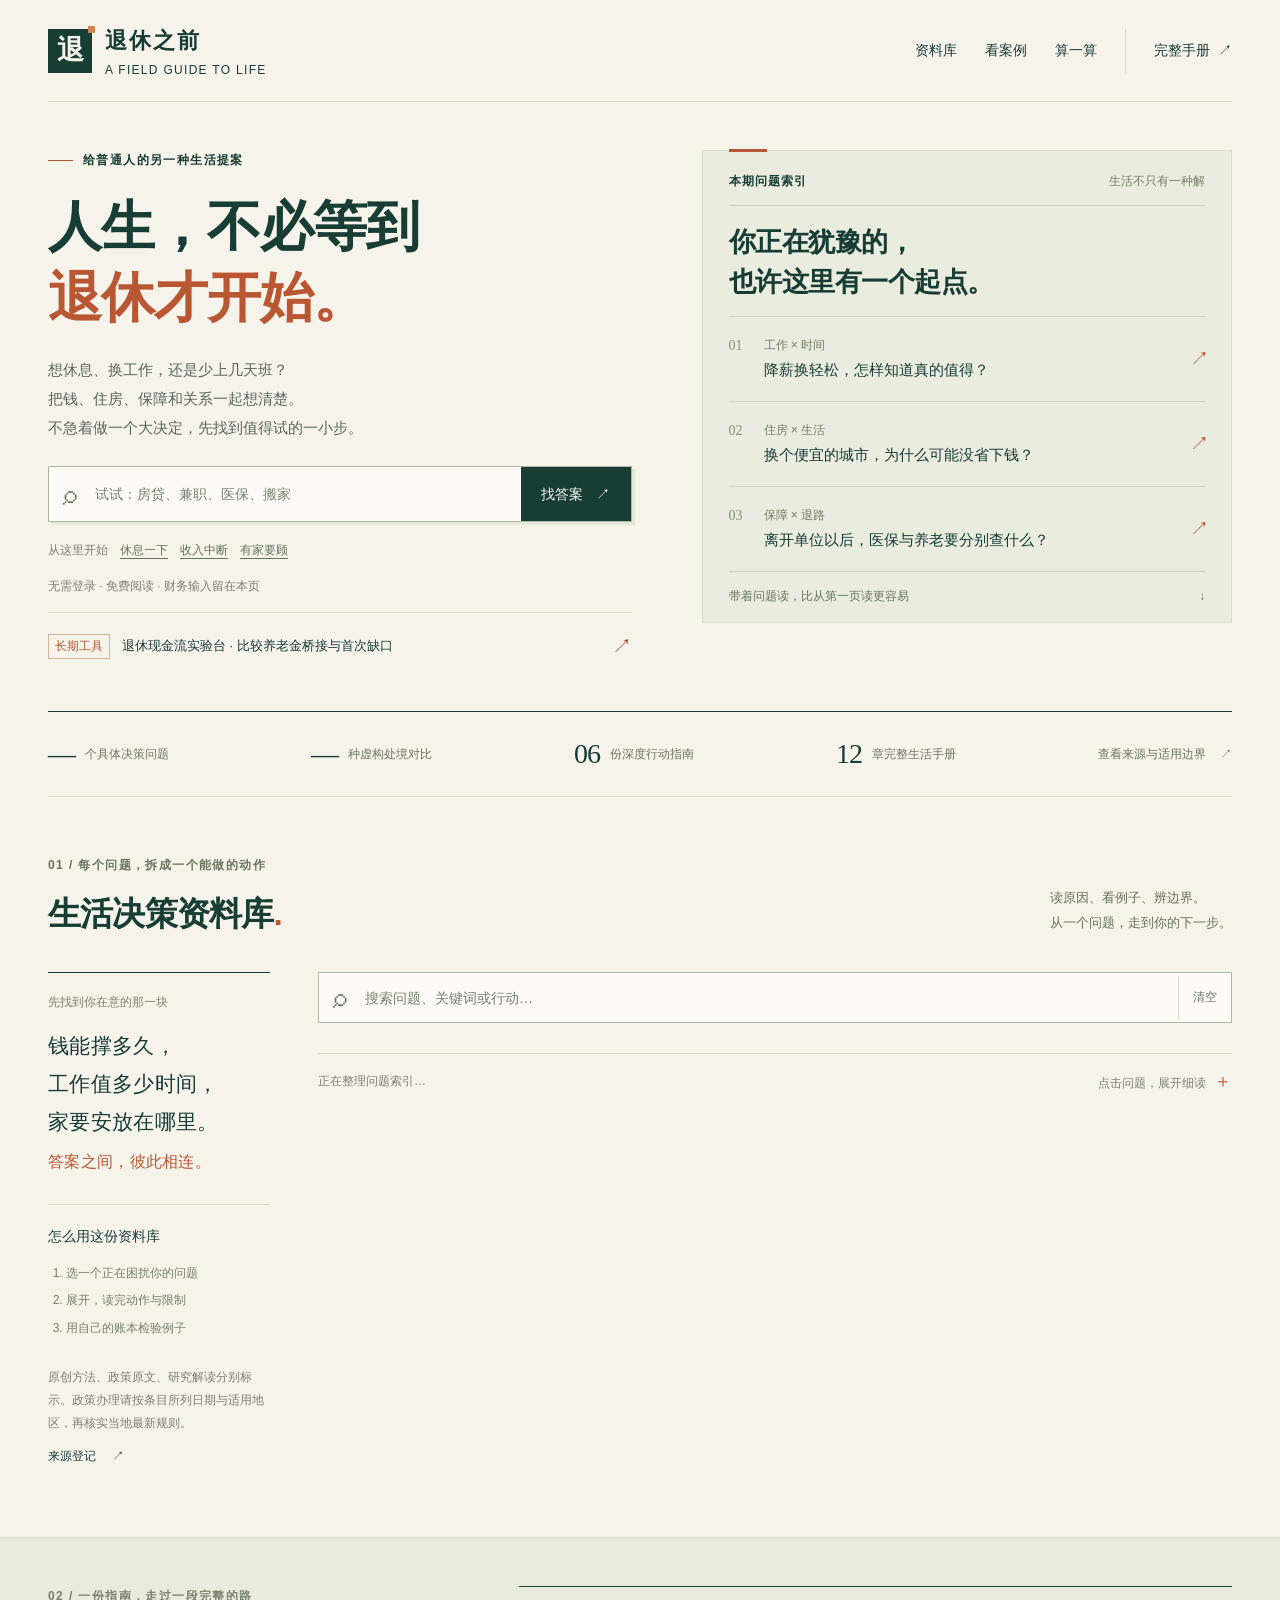
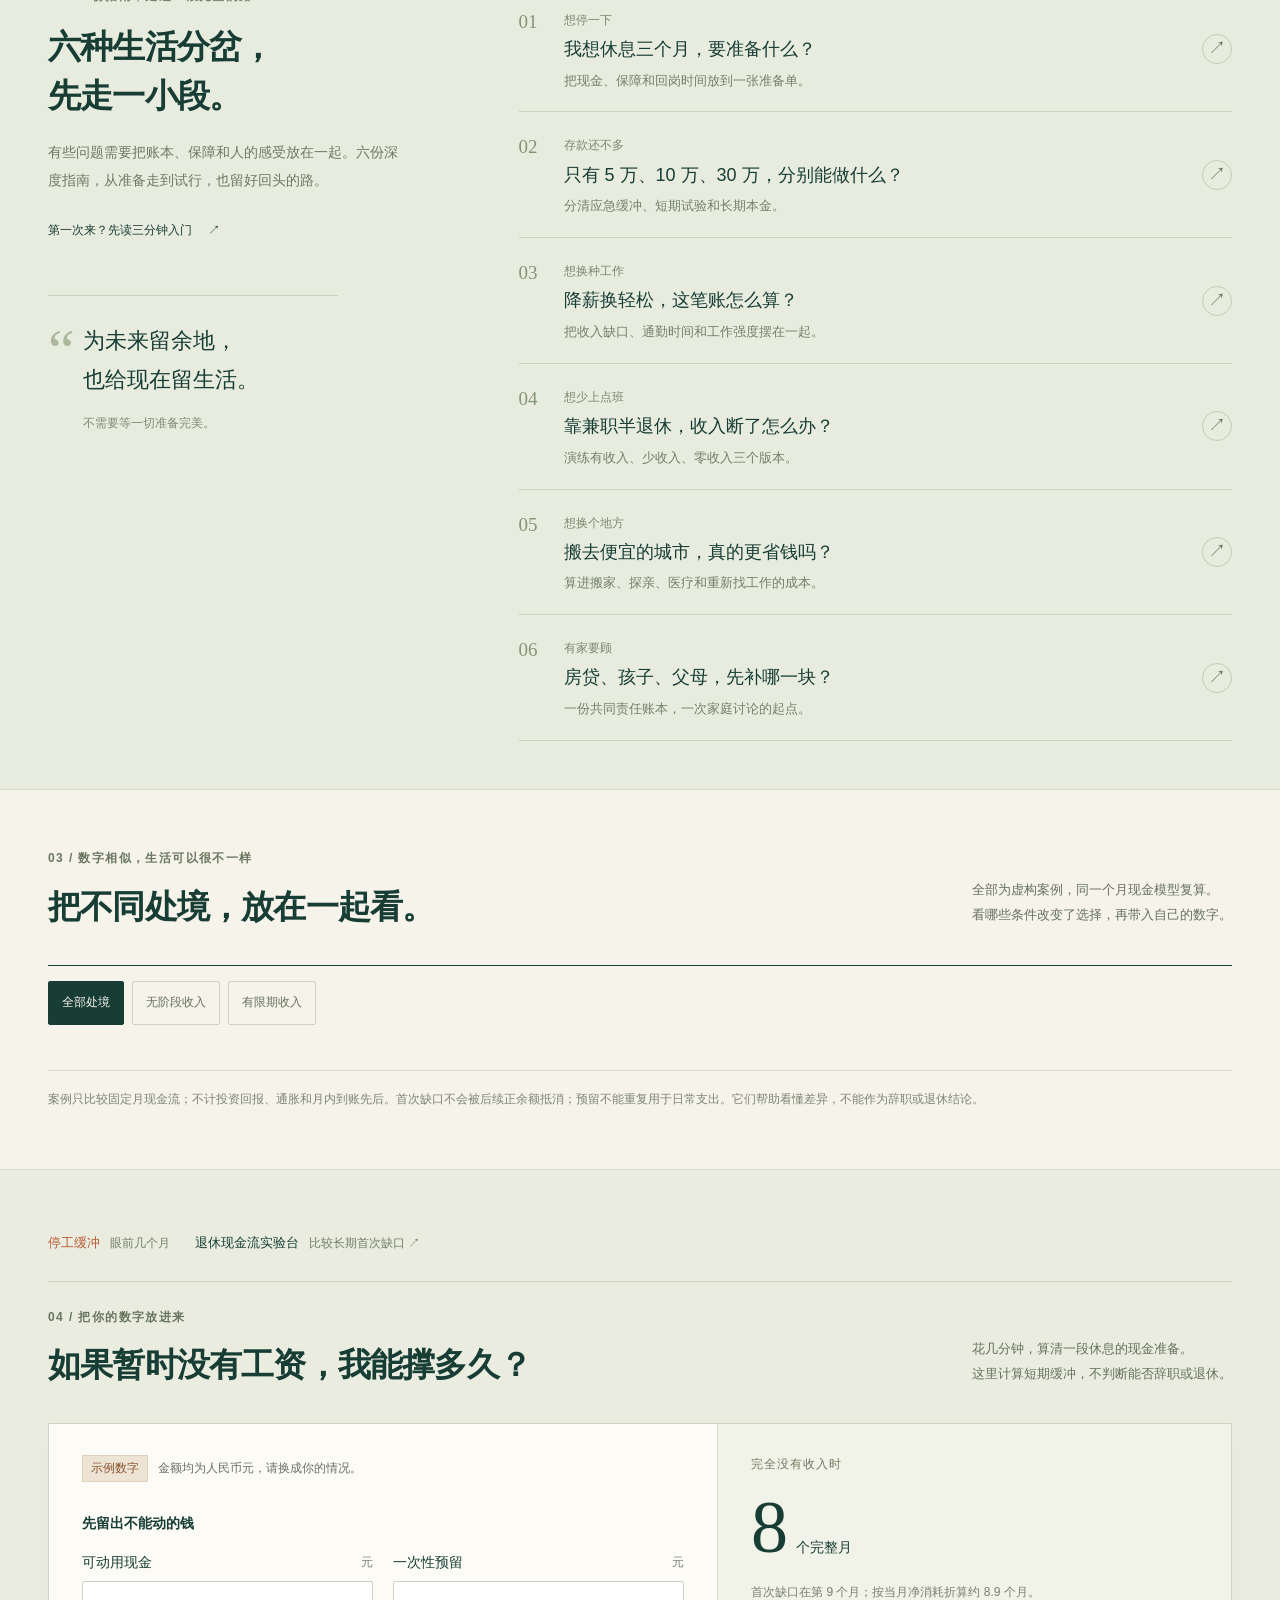
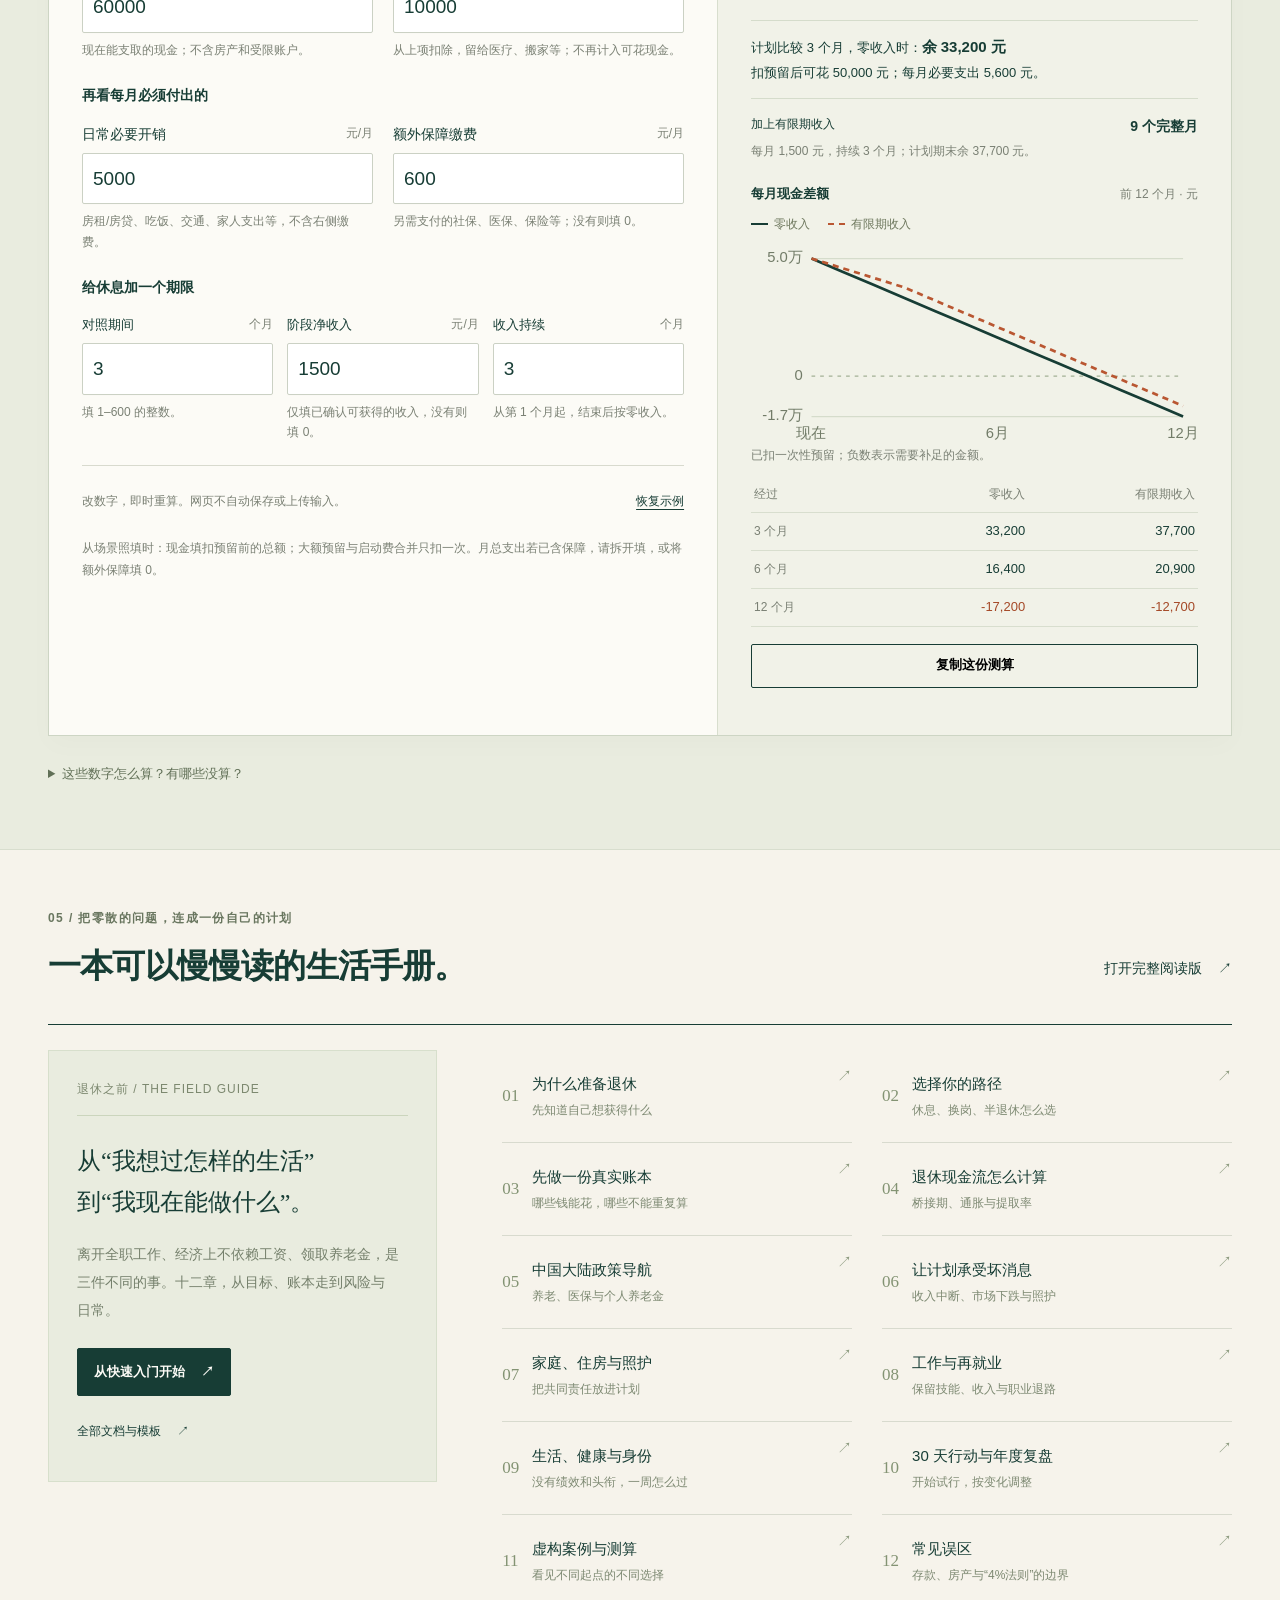
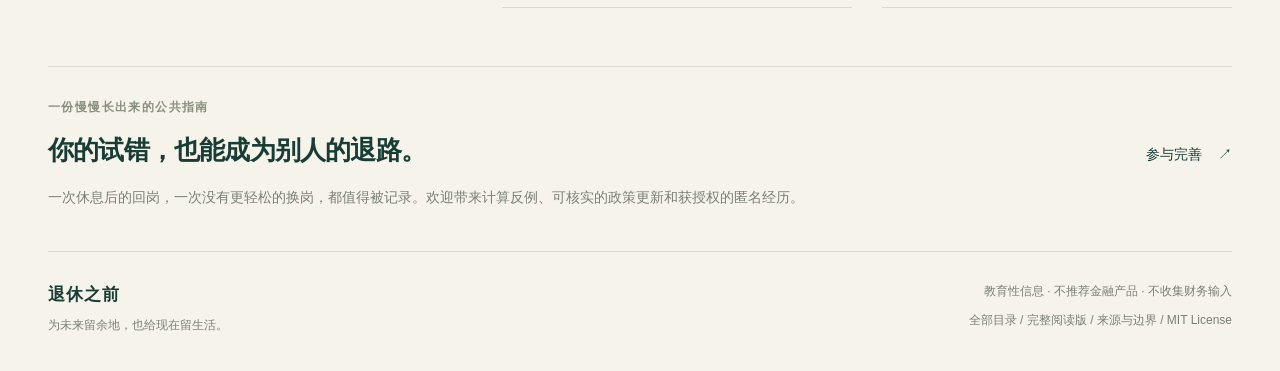
==== commit 149f104a: "feat: build searchable life-planning library and long-term cashflow lab" ====
--- a/site/index.html
+++ b/site/index.html
@@ -4,60 +4,91 @@
   <meta charset="utf-8">
   <meta name="viewport" content="width=device-width, initial-scale=1">
   <meta name="theme-color" content="#173d35">
-  <meta name="description" content="退休之前，先给自己留一条工作退路。用本地停工缓冲计算器，算清休息、换岗与半退休的现金准备；从六个真实生活问题开始。">
-  <meta property="og:title" content="退休之前｜先给自己留一条工作退路">
-  <meta property="og:description" content="不必等到攒够退休的钱，才开始为生活留余地。一个停工缓冲计算器，六个工作退路入口。">
+  <meta name="description" content="人生，不必等到退休才开始。把钱、工作、住房、保障与关系放到同一张生活地图里：可搜索的决策资料库、虚构案例对比、六份深度指南与本地现金缓冲计算器。">
+  <meta property="og:title" content="退休之前｜人生，不必等到退休才开始">
+  <meta property="og:description" content="从一个具体问题出发，读懂选择的代价，再试着走一小步。钱、工作、住房、保障和生活，都值得现在准备。">
   <meta property="og:type" content="website">
   <meta property="og:url" content="https://retirement-before.supershen666.chatgpt.site/">
   <link rel="canonical" href="https://retirement-before.supershen666.chatgpt.site/">
-  <title>退休之前｜先给自己留一条工作退路</title>
+  <title>退休之前｜人生，不必等到退休才开始</title>
   <link rel="icon" href="favicon.svg" type="image/svg+xml">
   <link rel="stylesheet" href="styles.css">
   <script src="calculator.js" defer></script>
   <script src="app.js" defer></script>
+  <script src="library-data.js" defer></script>
+  <script src="library.js" defer></script>
 </head>
 <body>
   <a class="skip-link" href="#main">跳到正文</a>
   <header class="site-header wrap">
-    <a class="brand" href="index.html" aria-label="退休之前首页"><span class="brand-mark" aria-hidden="true">退<span></span></span><span>退休之前<small>RETIREMENT GUIDE</small></span></a>
-    <nav aria-label="主导航"><a href="#calculator">算一算</a><a href="#start">找退路</a><a href="book/QUICKSTART.html">读指南</a><a class="nav-source" href="book/README.html">完整目录 <span aria-hidden="true">↗</span></a></nav>
+    <a class="brand" href="index.html" aria-label="退休之前首页"><span class="brand-mark" aria-hidden="true">退<span></span></span><span>退休之前<small>A FIELD GUIDE TO LIFE</small></span></a>
+    <nav aria-label="主导航"><a href="#library">资料库</a><a href="#cases">看案例</a><a href="#calculator">算一算</a><a class="nav-source" href="#chapters">完整手册 <span aria-hidden="true">↗</span></a></nav>
   </header>
   <main id="main">
     <section class="hero wrap" aria-labelledby="hero-title">
       <div class="hero-copy">
-        <p class="eyebrow"><span class="small-rule"></span> 普通人的工作退路指南</p>
-        <h1 id="hero-title">先给自己留一条<br><em>工作退路。</em></h1>
-        <p class="hero-description">不必等到攒够退休的钱，才开始为生活留余地。<br class="wide-only">从一次休息、一次换岗，到逐渐减少对工资的依赖，<br class="wide-only">先把眼前这一步算清楚。</p>
-        <div class="hero-actions"><a class="button button-primary" href="#calculator">算算我的停工缓冲 <span aria-hidden="true">↗</span></a><a class="text-link" href="#start">从我的处境开始 <span aria-hidden="true">↓</span></a></div>
-        <p class="hero-note">无需登录 · 数据留在本页 · 免费使用</p>
+        <p class="eyebrow"><span class="small-rule"></span> 给普通人的另一种生活提案</p>
+        <h1 id="hero-title">人生，不必等到<br><em>退休才开始。</em></h1>
+        <p class="hero-description">想休息、换工作，还是少上几天班？<br>把钱、住房、保障和关系一起想清楚。<span class="wide-only"><br>不急着做一个大决定，先找到值得试的一小步。</span></p>
+        <form id="hero-search-form" class="hero-search" role="search" aria-label="搜索生活决策">
+          <label for="hero-search" class="sr-only">你正在考虑什么</label><span class="search-symbol" aria-hidden="true">⌕</span><input id="hero-search" type="search" placeholder="试试：房贷、兼职、医保、搬家" maxlength="100" autocomplete="off"><button type="submit">找答案 <span aria-hidden="true">↗</span></button>
+        </form>
+        <div class="search-suggestions" aria-label="热门问题"><span>从这里开始</span><button type="button" data-search="休息">休息一下</button><button type="button" data-search="收入">收入中断</button><button type="button" data-search="家庭">有家要顾</button></div>
+        <p class="hero-note">无需登录 · 免费阅读 · 财务输入留在本页</p>
+        <a class="lifetime-entry" href="lifetime.html"><span>长期工具</span><strong>退休现金流实验台 · 比较养老金桥接与首次缺口</strong><span aria-hidden="true">↗</span></a>
       </div>
-      <div class="hero-art" aria-hidden="true">
-        <div class="art-margin">给未来的自己 / 一份选择权</div>
-        <svg viewBox="0 0 420 345" role="presentation">
-          <defs><pattern id="paper-lines" width="36" height="36" patternUnits="userSpaceOnUse"><path d="M 36 0 L 0 0 0 36" fill="none" stroke="#173d35" stroke-opacity=".07" stroke-width="1"/></pattern></defs>
-          <rect x="7" y="7" width="406" height="331" rx="2" fill="url(#paper-lines)"/>
-          <path d="M38 289 H382" stroke="#173d35" stroke-width="1"/>
-          <path d="M55 286 V243 H142 V190 H229 V126 H316 V55 H367" fill="none" stroke="#173d35" stroke-width="3"/>
-          <path d="M52 276 V245 H142 V190 H229 V126 H316 V55 H366 V289 H52Z" fill="#d6ded0" fill-opacity=".65"/>
-          <path d="M55 286 V243 H142 V190 H229 V126 H316 V55 H367" fill="none" stroke="#173d35" stroke-width="3"/>
-          <circle cx="142" cy="190" r="6" fill="#b95732"/>
-          <circle cx="229" cy="126" r="5" fill="#173d35"/>
-          <circle cx="316" cy="55" r="5" fill="#173d35"/>
-          <text x="50" y="315" font-size="13" fill="#5a655b">一点现金缓冲</text>
-          <text x="152" y="176" font-size="14" fill="#173d35">休息一下</text>
-          <text x="238" y="111" font-size="14" fill="#173d35">换种工作</text>
-          <text x="270" y="37" font-size="14" fill="#173d35">多些选择</text>
-          <path d="M62 74 h66 M62 86 h42" stroke="#b95732" stroke-width="2"/>
-          <text x="61" y="116" font-size="12" fill="#6c7267">从能做到的一步开始</text>
-        </svg>
-        <div class="art-caption"><span>退路，是一点点准备出来的。</span><span>01 — ∞</span></div>
+      <aside class="editors-desk" aria-labelledby="desk-title">
+        <div class="desk-heading"><p class="eyebrow">本期问题索引</p><span class="issue-mark">生活不只有一种解</span></div>
+        <h2 id="desk-title">你正在犹豫的，<br>也许这里有一个起点。</h2>
+        <div id="hero-questions" class="hero-questions">
+          <a href="guides/lighter-work.html"><span class="question-index">01</span><span><small>工作 × 时间</small><strong>降薪换轻松，怎样知道真的值得？</strong></span><span aria-hidden="true">↗</span></a>
+          <a href="guides/move-city.html"><span class="question-index">02</span><span><small>住房 × 生活</small><strong>换个便宜的城市，为什么可能没省下钱？</strong></span><span aria-hidden="true">↗</span></a>
+          <a href="book/05-policy.html"><span class="question-index">03</span><span><small>保障 × 退路</small><strong>离开单位以后，医保与养老要分别查什么？</strong></span><span aria-hidden="true">↗</span></a>
+        </div>
+        <a class="desk-footer" href="#library">带着问题读，比从第一页读更容易 <span aria-hidden="true">↓</span></a>
+      </aside>
+    </section>
+    <div class="overview-strip wrap" aria-label="本站内容概览"><p><strong data-library-count>—</strong><span>个具体决策问题</span></p><p><strong data-case-count>—</strong><span>种虚构处境对比</span></p><p><strong>06</strong><span>份深度行动指南</span></p><p><strong>12</strong><span>章完整生活手册</span></p><a href="book/SOURCES.html">查看来源与适用边界 <span aria-hidden="true">↗</span></a></div>
+
+    <section id="library" class="library-section wrap" aria-labelledby="library-title">
+      <div class="section-heading"><div><p class="eyebrow">01 / 每个问题，拆成一个能做的动作</p><h2 id="library-title">生活决策资料库<span class="title-dot">.</span></h2></div><p>读原因、看例子、辨边界。<br>从一个问题，走到你的下一步。</p></div>
+      <div class="library-layout">
+        <aside class="library-margin"><p class="margin-label">先找到你在意的那一块</p><p class="margin-intro">钱能撑多久，<br>工作值多少时间，<br>家要安放在哪里。<br><em>答案之间，彼此相连。</em></p><div class="margin-note"><strong>怎么用这份资料库</strong><ol><li>选一个正在困扰你的问题</li><li>展开，读完动作与限制</li><li>用自己的账本检验例子</li></ol></div><p class="source-note">原创方法、政策原文、研究解读分别标示。政策办理请按条目所列日期与适用地区，再核实当地最新规则。</p><a class="text-link" href="book/SOURCES.html">来源登记 <span aria-hidden="true">↗</span></a></aside>
+        <div class="library-main">
+          <div class="library-search"><label for="library-search" class="sr-only">搜索全部决策问题</label><span class="search-symbol" aria-hidden="true">⌕</span><input id="library-search" type="search" placeholder="搜索问题、关键词或行动…" maxlength="100" autocomplete="off"><button type="button" id="clear-search" aria-label="清空搜索">清空</button></div>
+          <div id="category-tabs" class="category-tabs" role="tablist" aria-label="按主题筛选决策问题"></div>
+          <div class="results-toolbar"><p id="library-results" role="status" aria-live="polite">正在整理问题索引…</p><span>点击问题，展开细读 <span aria-hidden="true">＋</span></span></div>
+          <div id="decision-list" class="decision-list" role="tabpanel" tabindex="0" aria-label="决策问题列表"></div>
+          <div id="no-results" class="empty-state" hidden><h3>换一个词，也许就能找到入口。</h3><p>试试“现金”“兼职”“医保”或“父母”，也可以清除筛选，浏览全部问题。</p><button type="button" id="reset-library" class="button">浏览全部问题</button></div>
+          <button type="button" id="show-all-decisions" class="show-more" hidden></button>
+          <noscript><p class="notice">搜索与展开资料库需要 JavaScript。你仍可直接阅读下面的深度指南、十二章手册和完整阅读版。</p></noscript>
+        </div>
       </div>
     </section>
 
+    <section id="start" class="guides-section" aria-labelledby="scenarios-title"><div class="wrap guides-layout">
+      <div class="guide-intro"><p class="eyebrow">02 / 一份指南，走过一段完整的路</p><h2 id="scenarios-title">六种生活分岔，<br>先走一小段。</h2><p>有些问题需要把账本、保障和人的感受放在一起。六份深度指南，从准备走到试行，也留好回头的路。</p><a class="text-link" href="book/QUICKSTART.html">第一次来？先读三分钟入门 <span aria-hidden="true">↗</span></a><div class="guide-quote"><span aria-hidden="true">“</span><p>为未来留余地，<br>也给现在留生活。</p><small>不需要等一切准备完美。</small></div></div>
+      <ol class="guide-index">
+        <li><a href="guides/rest.html"><span class="guide-number">01</span><span><small>想停一下</small><h3>我想休息三个月，要准备什么？</h3><p>把现金、保障和回岗时间放到一张准备单。</p></span><span class="guide-arrow" aria-hidden="true">↗</span></a></li>
+        <li><a href="guides/savings.html"><span class="guide-number">02</span><span><small>存款还不多</small><h3>只有 5 万、10 万、30 万，分别能做什么？</h3><p>分清应急缓冲、短期试验和长期本金。</p></span><span class="guide-arrow" aria-hidden="true">↗</span></a></li>
+        <li><a href="guides/lighter-work.html"><span class="guide-number">03</span><span><small>想换种工作</small><h3>降薪换轻松，这笔账怎么算？</h3><p>把收入缺口、通勤时间和工作强度摆在一起。</p></span><span class="guide-arrow" aria-hidden="true">↗</span></a></li>
+        <li><a href="guides/part-time.html"><span class="guide-number">04</span><span><small>想少上点班</small><h3>靠兼职半退休，收入断了怎么办？</h3><p>演练有收入、少收入、零收入三个版本。</p></span><span class="guide-arrow" aria-hidden="true">↗</span></a></li>
+        <li><a href="guides/move-city.html"><span class="guide-number">05</span><span><small>想换个地方</small><h3>搬去便宜的城市，真的更省钱吗？</h3><p>算进搬家、探亲、医疗和重新找工作的成本。</p></span><span class="guide-arrow" aria-hidden="true">↗</span></a></li>
+        <li><a href="guides/family.html"><span class="guide-number">06</span><span><small>有家要顾</small><h3>房贷、孩子、父母，先补哪一块？</h3><p>一份共同责任账本，一次家庭讨论的起点。</p></span><span class="guide-arrow" aria-hidden="true">↗</span></a></li>
+      </ol>
+    </div></section>
+
+    <section id="cases" class="cases-section wrap" aria-labelledby="cases-title">
+      <div class="section-heading"><div><p class="eyebrow">03 / 数字相似，生活可以很不一样</p><h2 id="cases-title">把不同处境，放在一起看。</h2></div><p>全部为虚构案例，同一个月现金模型复算。<br>看哪些条件改变了选择，再带入自己的数字。</p></div>
+      <div class="cases-toolbar"><div class="case-filters" role="group" aria-label="筛选案例"><button type="button" data-case-filter="all" aria-pressed="true">全部处境</button><button type="button" data-case-filter="zero" aria-pressed="false">无阶段收入</button><button type="button" data-case-filter="income" aria-pressed="false">有限期收入</button></div><p id="case-results" role="status" aria-live="polite"></p></div>
+      <div id="case-list" class="case-list"></div><button type="button" id="show-all-cases" class="show-more" hidden></button><p id="case-applied-status" class="case-applied-status" role="status" aria-live="polite"></p>
+      <p class="model-note">案例只比较固定月现金流；不计投资回报、通胀和月内到账先后。首次缺口不会被后续正余额抵消；预留不能重复用于日常支出。它们帮助看懂差异，不能作为辞职或退休结论。</p>
+    </section>
     <section class="calculator-section" id="calculator" aria-labelledby="calculator-title">
       <div class="wrap">
-        <div class="section-heading"><div><p class="eyebrow">01 / 先把账算清楚</p><h2 id="calculator-title">如果暂时没有工资，<br class="mobile-only">我能撑多久？</h2></div><p>花几分钟，算清一段休息的现金准备。<br>这里计算短期缓冲，不判断能否辞职或退休。</p></div>
-        <noscript><p class="notice">计算器需要启用 JavaScript。仍可阅读下面的六个场景和完整指南。</p></noscript>
+        <nav class="tool-route" aria-label="选择测算工具"><a href="#calculator" aria-current="true">停工缓冲 <span>眼前几个月</span></a><a href="lifetime.html">退休现金流实验台 <span>比较长期首次缺口 ↗</span></a></nav>
+        <div class="section-heading"><div><p class="eyebrow">04 / 把你的数字放进来</p><h2 id="calculator-title">如果暂时没有工资，<br class="mobile-only">我能撑多久？</h2></div><p>花几分钟，算清一段休息的现金准备。<br>这里计算短期缓冲，不判断能否辞职或退休。</p></div>
+        <noscript><p class="notice">计算器需要启用 JavaScript。仍可阅读六份专题指南和完整手册。</p></noscript>
         <div class="calculator-shell">
           <form id="runway-form" class="calculator-inputs" novalidate>
             <div class="form-intro"><span id="example-badge" class="tag">示例数字</span><span>金额均为人民币元，请换成你的情况。</span></div>
@@ -70,9 +101,9 @@
               <div class="field"><label for="monthlyCoverage">额外保障缴费 <span>元/月</span></label><input id="monthlyCoverage" name="monthlyCoverage" type="number" inputmode="decimal" min="0" max="1000000000" step="0.01" value="600" aria-describedby="coverage-hint monthlyCoverage-error"><small id="coverage-hint">另需支付的社保、医保、保险等；没有则填 0。</small><small class="field-error" id="monthlyCoverage-error"></small></div>
             </div></fieldset>
             <fieldset><legend>给休息加一个期限</legend><div class="field-grid three-fields">
-              <div class="field"><label for="plannedMonths">计划休息 <span>个月</span></label><input id="plannedMonths" name="plannedMonths" type="number" inputmode="numeric" min="1" max="600" step="1" value="3" aria-describedby="plannedMonths-error"><small>填 1–600 的整数。</small><small class="field-error" id="plannedMonths-error"></small></div>
-              <div class="field"><label for="monthlyIncome">兼职净收入 <span>元/月</span></label><input id="monthlyIncome" name="monthlyIncome" type="number" inputmode="decimal" min="0" max="1000000000" step="0.01" value="1500" aria-describedby="income-hint monthlyIncome-error"><small id="income-hint">仅填已确认可获得的收入，没有则填 0。</small><small class="field-error" id="monthlyIncome-error"></small></div>
-              <div class="field"><label for="incomeMonths">兼职持续 <span>个月</span></label><input id="incomeMonths" name="incomeMonths" type="number" inputmode="numeric" min="0" max="600" step="1" value="3" aria-describedby="incomeMonths-error"><small>从第 1 个月起，结束后按零收入。</small><small class="field-error" id="incomeMonths-error"></small></div>
+              <div class="field"><label for="plannedMonths">对照期间 <span>个月</span></label><input id="plannedMonths" name="plannedMonths" type="number" inputmode="numeric" min="1" max="600" step="1" value="3" aria-describedby="plannedMonths-error"><small>填 1–600 的整数。</small><small class="field-error" id="plannedMonths-error"></small></div>
+              <div class="field"><label for="monthlyIncome">阶段净收入 <span>元/月</span></label><input id="monthlyIncome" name="monthlyIncome" type="number" inputmode="decimal" min="0" max="1000000000" step="0.01" value="1500" aria-describedby="income-hint monthlyIncome-error"><small id="income-hint">仅填已确认可获得的收入，没有则填 0。</small><small class="field-error" id="monthlyIncome-error"></small></div>
+              <div class="field"><label for="incomeMonths">收入持续 <span>个月</span></label><input id="incomeMonths" name="incomeMonths" type="number" inputmode="numeric" min="0" max="600" step="1" value="3" aria-describedby="incomeMonths-error"><small>从第 1 个月起，结束后按零收入。</small><small class="field-error" id="incomeMonths-error"></small></div>
             </div></fieldset>
             <div class="input-footer"><p>改数字，即时重算。网页不自动保存或上传输入。</p><button type="button" class="button-reset" id="reset-example">恢复示例</button></div>
             <p class="input-mapping">从场景照填时：现金填扣预留前的总额；大额预留与启动费合并只扣一次。月总支出若已含保障，请拆开填，或将额外保障填 0。</p>
@@ -84,12 +115,12 @@
               <p class="runway-value"><strong id="runway-number">8</strong><span id="runway-unit">个完整月</span></p>
               <p id="runway-detail" class="runway-detail">正在计算…</p>
               <div id="result-status" class="plan-result" role="status" aria-live="polite" aria-atomic="true"></div>
-              <div class="income-result"><span>加上有限期兼职</span><strong id="income-runway"></strong><small id="income-detail"></small></div>
+              <div class="income-result"><span>加上有限期收入</span><strong id="income-runway"></strong><small id="income-detail"></small></div>
               <div class="chart-head"><h3>每月现金差额</h3><span id="chart-horizon"></span></div>
-              <div class="chart-legend"><span><i class="line-key baseline-key"></i>零收入</span><span><i class="line-key income-key"></i>有限期兼职</span></div>
+              <div class="chart-legend"><span><i class="line-key baseline-key"></i>零收入</span><span><i class="line-key income-key"></i>有限期收入</span></div>
               <div id="cash-chart" class="cash-chart"></div>
               <p class="chart-note">已扣一次性预留；负数表示需要补足的金额。</p>
-              <table class="checkpoint-table"><caption class="sr-only">3、6、12 个月后的现金差额</caption><thead><tr><th scope="col">经过</th><th scope="col">零收入</th><th scope="col">有限期兼职</th></tr></thead><tbody id="checkpoints"></tbody></table>
+              <table class="checkpoint-table"><caption class="sr-only">3、6、12 个月后的现金差额</caption><thead><tr><th scope="col">经过</th><th scope="col">零收入</th><th scope="col">有限期收入</th></tr></thead><tbody id="checkpoints"></tbody></table>
               <p id="history-warning" class="history-warning" hidden></p>
               <button type="button" class="button button-copy" id="copy-result">复制这份测算</button>
               <p id="copy-status" class="copy-status" role="status" aria-live="polite"></p>
@@ -97,25 +128,29 @@
             </div>
           </div>
         </div>
-        <details class="calculation-details"><summary>这些数字怎么算？有哪些没算？</summary><div class="details-grid"><div><h3>先分开预留，再逐月计算</h3><p>起始可花现金 = 可动用现金 − 一次性预留。每月现金差额 = 上月差额 + 当月收入 − 日常必要开销 − 额外保障缴费。兼职只在第 1 个月至指定结束月计入；零收入情景始终不计收入。</p><p>余额恰好为 0 的当月仍算完整覆盖；首次小于 0 的月份记为首次缺口。小数月仅按该月净消耗线性折算，不代表能付到某一天。一次性预留超过现金时，起点就存在缺口，后续收入不能抹掉这段历史。</p></div><div><h3>它只是一张短期现金草稿</h3><p>金额按当前输入逐月不变，不计投资收益、通胀、借款或新发生的大额支出。到账与付款按月合并，无法识别“月初先付房租、月底才到账”的月内缺口。最多检查 600 个月，期间未耗尽也不代表可以无限休息。</p><p>有限期兼职结束后，后续月份全部按零收入计算。长期退休要另查通胀、养老与医保、照护、收入中断和职业退路；继续读 <a href="book/QUICKSTART.html">快速入门</a>。</p></div></div></details>
+        <details class="calculation-details"><summary>这些数字怎么算？有哪些没算？</summary><div class="details-grid"><div><h3>先分开预留，再逐月计算</h3><p>起始可花现金 = 可动用现金 − 一次性预留。每月现金差额 = 上月差额 + 当月收入 − 日常必要开销 − 额外保障缴费。兼职只在第 1 个月至指定结束月计入；零收入情景始终不计收入。</p><p>余额恰好为 0 的当月仍算完整覆盖；首次小于 0 的月份记为首次缺口。小数月仅按该月净消耗线性折算，不代表能付到某一天。一次性预留超过现金时，起点就存在缺口，后续收入不能抹掉这段历史。</p></div><div><h3>它只是一张短期现金草稿</h3><p>金额按当前输入逐月不变，不计投资收益、通胀、借款或新发生的大额支出。到账与付款按月合并，无法识别“月初先付房租、月底才到账”的月内缺口。最多检查 600 个月，期间未耗尽也不代表可以无限休息。</p><p>有限期收入结束后，后续月份全部按零收入计算。长期退休要另查通胀、养老与医保、照护、收入中断和职业退路；继续读 <a href="book/QUICKSTART.html">快速入门</a>。</p></div></div></details>
       </div>
     </section>
 
-    <section id="start" class="scenarios-section wrap" aria-labelledby="scenarios-title">
-      <div class="section-heading"><div><p class="eyebrow">02 / 从你正在经历的事开始</p><h2 id="scenarios-title">你现在想要的，<br class="mobile-only">是哪一种退路？</h2></div><p>不用先读完一本书。<br>选一个问题，做一个能落地的小动作。</p></div>
-      <div class="scenario-grid">
-        <a class="scenario" href="guides/rest.html"><span class="scenario-number">01 / 想停一下</span><h3>我想休息三个月，<br>要准备什么？</h3><p>现金、保障、回岗时间。给休息一个可以复盘的边界。</p><span class="scenario-bottom">先做一张休息准备单 <span aria-hidden="true">↗</span></span></a>
-        <a class="scenario" href="guides/savings.html"><span class="scenario-number">02 / 存款还不多</span><h3>只有 5 万、10 万、30 万，<br>分别能做什么？</h3><p>从眼前的现金缓冲开始，为下一次选择多留一点空间。</p><span class="scenario-bottom">找到自己的起点 <span aria-hidden="true">↗</span></span></a>
-        <a class="scenario" href="guides/lighter-work.html"><span class="scenario-number">03 / 想换种工作</span><h3>降薪换轻松，<br>这笔账怎么算？</h3><p>收入少多少、时间多多少，以及“更轻松”要如何验证。</p><span class="scenario-bottom">比较两份生活账 <span aria-hidden="true">↗</span></span></a>
-        <a class="scenario" href="guides/part-time.html"><span class="scenario-number">04 / 想少上点班</span><h3>靠兼职半退休，<br>收入断了怎么办？</h3><p>同时看有收入与零收入，给不稳定的机会留一条退路。</p><span class="scenario-bottom">先演练收入中断 <span aria-hidden="true">↗</span></span></a>
-        <a class="scenario" href="guides/move-city.html"><span class="scenario-number">05 / 想换个地方</span><h3>搬去便宜的城市，<br>真的更省钱吗？</h3><p>把搬家、回家、医疗和重新找工作的成本一起放进来。</p><span class="scenario-bottom">先试住，再决定 <span aria-hidden="true">↗</span></span></a>
-        <a class="scenario" href="guides/family.html"><span class="scenario-number">06 / 有家要顾</span><h3>房贷、孩子、父母，<br>先补哪一块？</h3><p>把全家的刚性支出和照护安排，写进同一份计划。</p><span class="scenario-bottom">开一次家庭会议 <span aria-hidden="true">↗</span></span></a>
-      </div>
+    <section id="chapters" class="chapters-section wrap" aria-labelledby="chapters-title">
+      <div class="section-heading"><div><p class="eyebrow">05 / 把零散的问题，连成一份自己的计划</p><h2 id="chapters-title">一本可以慢慢读的生活手册。</h2></div><a class="text-link" href="reader.html">打开完整阅读版 <span aria-hidden="true">↗</span></a></div>
+      <div class="chapters-layout"><div class="book-note"><span class="book-label">退休之前 / THE FIELD GUIDE</span><h3>从“我想过怎样的生活”<br>到“我现在能做什么”。</h3><p>离开全职工作、经济上不依赖工资、领取养老金，是三件不同的事。十二章，从目标、账本走到风险与日常。</p><a class="button button-primary" href="book/QUICKSTART.html">从快速入门开始 <span aria-hidden="true">↗</span></a><a class="text-link" href="book/README.html">全部文档与模板 <span aria-hidden="true">↗</span></a></div><ol class="chapter-index">
+        <li><a href="book/01-purpose.html"><span>01</span><div><strong>为什么准备退休</strong><small>先知道自己想获得什么</small></div><span aria-hidden="true">↗</span></a></li>
+        <li><a href="book/02-paths.html"><span>02</span><div><strong>选择你的路径</strong><small>休息、换岗、半退休怎么选</small></div><span aria-hidden="true">↗</span></a></li>
+        <li><a href="book/03-budget.html"><span>03</span><div><strong>先做一份真实账本</strong><small>哪些钱能花，哪些不能重复算</small></div><span aria-hidden="true">↗</span></a></li>
+        <li><a href="book/04-cashflow.html"><span>04</span><div><strong>退休现金流怎么计算</strong><small>桥接期、通胀与提取率</small></div><span aria-hidden="true">↗</span></a></li>
+        <li><a href="book/05-policy.html"><span>05</span><div><strong>中国大陆政策导航</strong><small>养老、医保与个人养老金</small></div><span aria-hidden="true">↗</span></a></li>
+        <li><a href="book/06-risk.html"><span>06</span><div><strong>让计划承受坏消息</strong><small>收入中断、市场下跌与照护</small></div><span aria-hidden="true">↗</span></a></li>
+        <li><a href="book/07-family.html"><span>07</span><div><strong>家庭、住房与照护</strong><small>把共同责任放进计划</small></div><span aria-hidden="true">↗</span></a></li>
+        <li><a href="book/08-work.html"><span>08</span><div><strong>工作与再就业</strong><small>保留技能、收入与职业退路</small></div><span aria-hidden="true">↗</span></a></li>
+        <li><a href="book/09-life.html"><span>09</span><div><strong>生活、健康与身份</strong><small>没有绩效和头衔，一周怎么过</small></div><span aria-hidden="true">↗</span></a></li>
+        <li><a href="book/10-action.html"><span>10</span><div><strong>30 天行动与年度复盘</strong><small>开始试行，按变化调整</small></div><span aria-hidden="true">↗</span></a></li>
+        <li><a href="book/11-cases.html"><span>11</span><div><strong>虚构案例与测算</strong><small>看见不同起点的不同选择</small></div><span aria-hidden="true">↗</span></a></li>
+        <li><a href="book/12-faq.html"><span>12</span><div><strong>常见误区</strong><small>存款、房产与“4%法则”的边界</small></div><span aria-hidden="true">↗</span></a></li>
+      </ol></div>
     </section>
-
-    <section class="reading-section wrap" aria-labelledby="reading-title"><div class="reading-inner"><div><p class="eyebrow">03 / 想把这件事想得更远</p><h2 id="reading-title">退休之前，<br>还有很多事可以现在开始。</h2><p>离开全职工作、经济上不依赖工资、领取养老金，是三件不同的事。完整指南用账本、政策导航、风险情景和生活实验，陪你慢慢分清。</p><a class="button button-primary" href="book/QUICKSTART.html">读一份快速入门 <span aria-hidden="true">↗</span></a></div><ol class="reading-list"><li><a href="book/01-purpose.html"><span>01</span> 我们为什么要准备退休 <span aria-hidden="true">↗</span></a></li><li><a href="book/03-budget.html"><span>03</span> 先做一份真实的家庭账本 <span aria-hidden="true">↗</span></a></li><li><a href="book/05-policy.html"><span>05</span> 分清养老、医保与政策条件 <span aria-hidden="true">↗</span></a></li><li><a href="book/09-life.html"><span>09</span> 没有绩效和头衔，一周怎么过 <span aria-hidden="true">↗</span></a></li><li><a href="book/10-action.html"><span>10</span> 从 30 天行动开始 <span aria-hidden="true">↗</span></a></li></ol></div></section>
-    <section class="contribute wrap"><p class="eyebrow">一份慢慢长出来的公共指南</p><h2>你的试错，也能成为别人的退路。</h2><p>欢迎带来计算反例、可核实的政策更新、匿名的真实经历。<br class="wide-only">一次休息后的回岗、一次没有更轻松的换岗，都值得被记录。</p><a class="text-link" href="book/CONTRIBUTING.html">参与完善这份指南 <span aria-hidden="true">↗</span></a></section>
+    <section class="contribute wrap"><div><p class="eyebrow">一份慢慢长出来的公共指南</p><h2>你的试错，也能成为别人的退路。</h2><p>一次休息后的回岗，一次没有更轻松的换岗，都值得被记录。欢迎带来计算反例、可核实的政策更新和获授权的匿名经历。</p></div><a class="text-link" href="book/CONTRIBUTING.html">参与完善 <span aria-hidden="true">↗</span></a></section>
   </main>
-  <footer class="site-footer wrap"><p><strong>退休之前</strong><span>先给自己留一条工作退路。</span></p><p>教育性工具 · 不推荐金融产品 · 不收集财务输入<br><a href="book/README.html">全部目录</a> <span aria-hidden="true">/</span> <a href="reader.html">完整阅读版</a> <span aria-hidden="true">/</span> <a href="book/CONTRIBUTING.html">参与完善</a> <span aria-hidden="true">/</span> <a href="book/LICENSE.html">MIT License</a></p></footer>
+  <footer class="site-footer wrap"><p><strong>退休之前</strong><span>为未来留余地，也给现在留生活。</span></p><p>教育性信息 · 不推荐金融产品 · 不收集财务输入<br><a href="book/README.html">全部目录</a> <span aria-hidden="true">/</span> <a href="reader.html">完整阅读版</a> <span aria-hidden="true">/</span> <a href="book/SOURCES.html">来源与边界</a> <span aria-hidden="true">/</span> <a href="book/LICENSE.html">MIT License</a></p></footer>
 </body>
 </html>
--- a/site/styles.css
+++ b/site/styles.css
@@ -1,10 +1,24 @@
+/* Retirement Before — editorial field guide. All assets remain local. */
 :root{color-scheme:light;--paper:#f6f3eb;--paper-light:#fcfbf6;--ink:#173d35;--muted:#697068;--line:#d8dace;--orange:#b95732;--pale:#e7ecdf;--serif:Georgia,"Noto Serif CJK SC","Source Han Serif SC","Songti SC",SimSun,serif;--sans:-apple-system,BlinkMacSystemFont,"Segoe UI","Microsoft YaHei",sans-serif}
-*{box-sizing:border-box}html{scroll-behavior:smooth;scroll-padding-top:24px}body{margin:0;background:var(--paper);color:var(--ink);font-family:var(--sans);font-size:15px;line-height:1.75}a{color:inherit;text-underline-offset:5px}a,button,input,summary,textarea{-webkit-tap-highlight-color:transparent}a:focus-visible,button:focus-visible,input:focus-visible,summary:focus-visible,textarea:focus-visible{outline:3px solid var(--orange);outline-offset:4px}button,input,textarea{font:inherit}button{cursor:pointer}button:disabled{cursor:wait;opacity:.65}h1,h2,h3,p{margin:0}h1,h2,h3{text-wrap:balance}h2{font-size:clamp(24px,3vw,35px);font-weight:600;line-height:1.45;letter-spacing:-1px}h3{font-weight:600}p{text-wrap:pretty}.wrap{max-width:1200px;width:calc(100% - 96px);margin-inline:auto}.skip-link{position:absolute;left:16px;top:-100px;background:var(--ink);color:white;padding:12px;z-index:10}.skip-link:focus{top:16px}.sr-only{position:absolute;width:1px;height:1px;padding:0;margin:-1px;overflow:hidden;clip:rect(0,0,0,0);white-space:nowrap;border:0}[hidden]{display:none!important}.mobile-only{display:none}.site-header{height:112px;display:flex;align-items:center;justify-content:space-between;border-bottom:1px solid var(--line);gap:24px}.brand{display:flex;gap:13px;align-items:center;text-decoration:none;font-weight:700;font-size:21px;letter-spacing:2px;flex-shrink:0}.brand small{display:block;font-size:8px;letter-spacing:2.1px;line-height:1.4;font-weight:500}.brand-mark{position:relative;width:43px;height:43px;display:flex;align-items:center;justify-content:center;background:var(--ink);color:var(--paper);font-family:var(--serif);font-size:25px;letter-spacing:0}.brand-mark>span{position:absolute;width:7px;height:7px;background:#d58354;right:-3px;top:-3px}.site-header nav{display:flex;gap:30px;align-items:center}.site-header nav a{text-decoration:none;min-height:44px;display:flex;align-items:center;font-size:13px}.site-header nav a:hover{color:var(--orange)}.site-header .nav-source{border-left:1px solid var(--line);padding-left:30px;gap:8px}.hero{display:grid;grid-template-columns:1.22fr 1fr;gap:54px;align-items:center;min-height:570px;padding-block:66px 74px}.eyebrow{font-size:11px;letter-spacing:2px;font-weight:600;line-height:1.8;display:flex;align-items:center;gap:10px}.small-rule{display:inline-block;height:1px;width:25px;background:var(--orange)}.hero h1{font-family:var(--serif);font-size:clamp(40px,4.8vw,61px);font-weight:600;line-height:1.35;letter-spacing:1px;margin:22px 0}.hero h1 em{font-style:normal;color:var(--orange)}.hero-description{font-size:15px;line-height:2.1;color:#59665d}.hero-actions{display:flex;align-items:center;gap:28px;flex-wrap:wrap;margin-top:30px}.button{min-height:48px;display:inline-flex;align-items:center;justify-content:center;gap:22px;padding:11px 23px;border:1px solid var(--ink);border-radius:2px;font-size:13px;font-weight:600;text-decoration:none;transition:background .15s,color .15s}.button-primary{background:var(--ink);color:var(--paper-light)}.button-primary:hover{background:#29574a}.text-link{text-decoration:none;font-size:13px;min-height:44px;display:inline-flex;gap:16px;align-items:center}.text-link:hover{color:var(--orange)}.hero-note{margin-top:15px;color:#7b8076;font-size:11px;letter-spacing:1px}.hero-art{padding:27px 23px 19px;border:1px solid #d1d7c8;background:linear-gradient(125deg,#edf0e4,#e6eadc);transform:rotate(-1.5deg);position:relative}.hero-art:after{content:"";position:absolute;border:1px solid #d1d7c8;inset:7px -8px -8px 7px;z-index:-1;background:#f0f0e5}.art-margin{font-size:10px;letter-spacing:2px;border-bottom:1px solid #cbd2c1;padding-bottom:13px}.hero-art svg{display:block;width:100%;margin-top:14px}.art-caption{display:flex;justify-content:space-between;gap:10px;font-size:10px;letter-spacing:1px;border-top:1px solid #cbd2c1;padding-top:12px}.art-caption>span:last-child{font-family:Georgia,serif}.calculator-section{padding-block:70px;background:#e9ecdf;border-block:1px solid #d8dece}.section-heading{display:flex;align-items:end;justify-content:space-between;gap:35px;margin-bottom:34px}.section-heading .eyebrow{margin-bottom:13px;color:#69765f}.section-heading>p{font-size:13px;color:#65715f;line-height:1.9;padding-bottom:3px}.calculator-shell{display:grid;grid-template-columns:1.3fr 1fr;border:1px solid #cdd5c4;background:var(--paper-light);box-shadow:0 9px 25px #173d3505}.calculator-inputs{padding:31px 33px 24px;min-width:0}.form-intro{display:flex;align-items:center;gap:10px;color:var(--muted);font-size:11px;margin-bottom:29px}.tag{background:#ede4d5;color:#8b542d;border:1px solid #ded0ba;padding:2px 8px;white-space:nowrap;font-size:10px}.tag.custom{background:#e4eadd;border-color:#ced6c4;color:#53624b}fieldset{margin:0 0 23px;border:0;padding:0;min-width:0}legend{padding:0;font-size:13px;font-weight:600;margin-bottom:14px}.field-grid{display:grid;grid-template-columns:repeat(2,minmax(0,1fr));gap:20px}.field{min-width:0}.field label{font-size:12px;display:flex;align-items:center;justify-content:space-between;gap:4px;margin-bottom:7px}.field label span{font-size:10px;color:#7a8074;white-space:nowrap}.field input{border:1px solid #cbd1c4;background:white;width:100%;border-radius:2px;min-height:47px;padding:8px 10px;color:var(--ink);font-size:18px;font-variant-numeric:tabular-nums;box-shadow:0 1px 2px #173d3503}.field input:focus{border-color:var(--ink)}.field input[aria-invalid=true]{border-color:var(--orange);background:#fff9f3}.field small{display:block;color:#7a8074;font-size:10px;line-height:1.7;margin-top:7px}.field .field-error{color:#a24523;margin-top:4px}.field-error:empty{display:none}.three-fields{grid-template-columns:repeat(3,minmax(0,1fr));gap:14px}.three-fields label{font-size:11px}.input-footer{display:flex;justify-content:space-between;align-items:center;gap:12px;border-top:1px solid var(--line);padding-top:13px}.input-footer p{font-size:10px;color:#7a8074;max-width:235px}.button-reset{background:none;border:0;text-decoration:underline;text-underline-offset:4px;font-size:11px;min-height:44px;padding:5px 0;color:var(--ink);white-space:nowrap}.calculator-results{min-width:0;border-left:1px solid #d8dece;background:#f1f2e8;padding:30px 33px 24px}.result-eyebrow{font-size:11px;color:#6f795f;letter-spacing:1px}.runway-value{display:flex;align-items:baseline;gap:12px;line-height:1.15;margin-top:10px;font-size:13px}.runway-value strong{font-family:Georgia,serif;font-weight:400;font-size:74px;letter-spacing:-4px}.runway-value.long-value strong{font-size:47px;letter-spacing:-2px}.runway-detail{font-size:11px;color:#76806b;margin-top:11px}.plan-result{border-top:1px solid #d5dccb;border-bottom:1px solid #d5dccb;padding:12px 0;margin-top:17px;font-size:12px;line-height:1.9;min-height:50px}.plan-result strong{font-size:14px;font-weight:600}.negative{color:#a44826}.income-result{display:grid;grid-template-columns:1fr auto;gap:3px 10px;margin-top:15px;font-size:11px}.income-result strong{font-size:13px;font-weight:600;text-align:right}.income-result small{font-size:10px;color:#7a8074;grid-column:1/-1}.chart-head{display:flex;justify-content:space-between;align-items:center;gap:10px;margin-top:21px}.chart-head h3{font-size:11px}.chart-head>span{font-size:9px;color:#7a8074}.chart-legend{display:flex;gap:18px;margin-top:8px;font-size:9px;color:#6f795f}.chart-legend>span{display:flex;align-items:center;gap:6px}.line-key{display:inline-block;width:17px;border-top:2px solid var(--ink)}.income-key{border-top-color:var(--orange);border-top-style:dashed}.cash-chart{width:100%;min-height:134px;margin-top:5px}.cash-chart svg{display:block;width:100%;height:auto;overflow:visible}.cash-chart text{font-family:var(--sans);font-size:9px;fill:#727c68}.chart-note{font-size:9px;color:#7a8074;margin-top:3px}.checkpoint-table{width:100%;border-collapse:collapse;table-layout:fixed;margin-top:11px;font-size:10px;font-variant-numeric:tabular-nums}.checkpoint-table th,.checkpoint-table td{padding:7px 3px;border-bottom:1px solid #d8dece;text-align:right;overflow-wrap:anywhere}.checkpoint-table th{font-weight:400;color:#7a8074;font-size:9px}.checkpoint-table th:first-child,.checkpoint-table td:first-child{text-align:left;width:24%}.checkpoint-table td{font-size:11px}.history-warning{font-size:10px;line-height:1.8;color:#a44826;margin-top:10px}.button-copy{width:100%;background:transparent;min-height:44px;font-size:11px;margin-top:17px;padding-block:8px}.button-copy:hover{background:var(--ink);color:var(--paper-light)}.copy-status{font-size:10px;min-height:18px;margin-top:5px;color:#6f795f}#copy-fallback label{font-size:10px}#copy-fallback textarea{width:100%;padding:10px;border:1px solid #b8c2ae;background:var(--paper-light);color:var(--ink);font-size:11px;line-height:1.8}.invalid-state{min-height:260px;display:flex;flex-direction:column;justify-content:center;gap:14px}.invalid-state h3{font-size:22px}.invalid-state p{color:#a44826;font-size:13px;white-space:pre-line}.calculation-details{margin-top:17px;font-size:12px;color:#617057}.calculation-details summary{cursor:pointer;min-height:44px;display:list-item;list-style-position:inside;padding:10px 0}.details-grid{display:grid;grid-template-columns:1fr 1fr;gap:35px;border-top:1px solid #d1d8c7;padding-block:20px 5px}.details-grid h3{font-size:13px;margin-bottom:8px}.details-grid p{font-size:11px;margin-bottom:10px;line-height:2}.notice{padding:15px;border:1px solid var(--orange);margin-block:15px}.scenarios-section{padding-block:77px 70px}.scenario-grid{display:grid;grid-template-columns:repeat(3,minmax(0,1fr));border-top:1px solid var(--line);border-left:1px solid var(--line)}.scenario{display:flex;flex-direction:column;min-height:275px;text-decoration:none;border-bottom:1px solid var(--line);border-right:1px solid var(--line);padding:26px 27px 19px;transition:background .16s}.scenario:hover{background:#eeeee2}.scenario-number{font-size:10px;letter-spacing:1px;color:#7e806e}.scenario h3{font-size:20px;line-height:1.7;letter-spacing:-.3px;margin-top:15px}.scenario p{font-size:12px;line-height:1.9;color:#778070;margin:13px 0 19px}.scenario-bottom{display:flex;justify-content:space-between;gap:8px;font-size:10px;margin-top:auto;padding-top:11px;border-top:1px solid #e0e1d6}.scenario-bottom>span{font-size:16px;color:var(--orange)}.reading-section{padding-block:10px 70px}.reading-inner{background:#e8ecdf;padding:43px 46px;display:grid;grid-template-columns:1.1fr 1fr;gap:65px;border:1px solid #d9dfcf}.reading-inner h2{font-size:27px;margin-block:15px 17px}.reading-inner p:not(.eyebrow){font-size:12px;color:#6c7761;line-height:2.1;margin-bottom:24px;max-width:410px}.reading-list{list-style:none;padding:0;margin:13px 0 0;align-self:center}.reading-list li{border-bottom:1px solid #ccd5c1}.reading-list a{display:flex;align-items:center;gap:15px;text-decoration:none;min-height:63px;padding-block:10px;font-size:12px}.reading-list a:hover{color:var(--orange)}.reading-list a>span:first-child{font:14px Georgia,serif;color:#8a947d}.reading-list a>span:last-child{margin-left:auto;font-size:16px}.contribute{padding-block:5px 64px;text-align:center}.contribute .eyebrow{justify-content:center;color:#89907d;font-size:10px}.contribute h2{font-family:var(--serif);font-size:28px;margin-block:14px}.contribute p:not(.eyebrow){font-size:12px;color:#7a8074;line-height:2}.contribute .text-link{margin-top:11px;font-size:12px}.site-footer{border-top:1px solid var(--line);display:flex;justify-content:space-between;gap:25px;align-items:center;padding-block:27px 34px}.site-footer p:first-child{display:flex;align-items:center;gap:19px}.site-footer strong{font-size:15px;font-weight:600;letter-spacing:1px}.site-footer span{font-size:10px;color:#7a8074}.site-footer p:last-child{text-align:right;color:#7a8074;font-size:9px;line-height:2}.site-footer a{text-decoration:none}.site-footer a:hover{text-decoration:underline}
-@media(min-width:1500px){.hero{min-height:620px}}
-@media(max-width:1050px){.wrap{width:calc(100% - 64px)}.hero{gap:35px;grid-template-columns:1.1fr 1fr}.hero h1{font-size:46px}.hero-actions{gap:13px}.hero .button{padding-inline:15px}.calculator-inputs,.calculator-results{padding:26px 24px}.calculator-shell{grid-template-columns:1.25fr 1fr}.three-fields{gap:10px}.three-fields .field label{flex-direction:column;align-items:start;gap:0}.scenario{padding-inline:23px}.scenario h3{font-size:18px}.reading-inner{padding:35px;gap:40px}.wide-only{display:none}}
-@media(max-width:800px){.wrap{width:calc(100% - 44px)}.site-header{height:88px}.site-header nav{gap:18px}.site-header .nav-source{padding-left:18px}.brand{font-size:19px;gap:10px}.brand-mark{width:37px;height:37px;font-size:23px}.brand small{font-size:7px}.hero{padding-block:48px 55px;min-height:0;gap:28px}.hero h1{font-size:39px}.hero-description{font-size:13px}.hero-art{padding:17px 15px 14px}.art-margin,.art-caption{font-size:8px;letter-spacing:.5px}.hero-actions{margin-top:23px;gap:6px;align-items:start;flex-direction:column}.hero-actions .button{font-size:12px}.hero-note{font-size:9px;margin-top:9px}.hero .eyebrow{font-size:10px;letter-spacing:1px}.calculator-section{padding-block:49px}.section-heading{gap:20px}.section-heading>p{font-size:11px}.calculator-shell{grid-template-columns:1fr}.calculator-inputs{padding:26px}.three-fields .field label{flex-direction:row;align-items:center}.calculator-results{border-left:0;border-top:1px solid #d8dece;padding:27px}.calculator-results #valid-results{display:grid;grid-template-columns:1fr 1fr;column-gap:35px}.result-eyebrow,.runway-value,.runway-detail,.plan-result,.income-result{grid-column:1}.result-eyebrow{grid-row:1}.runway-value{grid-row:2;align-self:start}.runway-detail{grid-row:3;align-self:start;margin-top:7px}.plan-result{grid-row:4;align-self:start}.income-result{grid-row:5;align-self:start}.chart-head,.chart-legend,.cash-chart,.chart-note,.checkpoint-table{grid-column:2}.chart-head{grid-row:1;margin-top:0}.chart-legend{grid-row:2;align-self:start}.cash-chart{grid-row:2/5;margin-top:35px;align-self:start}.chart-note{grid-row:5;align-self:end}.checkpoint-table{grid-row:6}.history-warning,.button-copy,.copy-status,#copy-fallback{grid-column:1/-1}.button-copy{grid-row:auto}.cash-chart{min-height:0}.details-grid{gap:25px}.scenarios-section{padding-block:52px}.scenario-grid{grid-template-columns:repeat(2,minmax(0,1fr))}.scenario{min-height:260px}.scenario h3{font-size:20px}.reading-section{padding-bottom:52px}.reading-inner{gap:30px;padding:30px}.reading-inner h2{font-size:23px}.reading-list a{font-size:11px;gap:10px}.reading-list a>span:first-child{font-size:12px}.contribute h2{font-size:26px}.site-footer p:first-child{flex-direction:column;align-items:start;gap:3px}}
-@media(max-width:580px){html{scroll-padding-top:16px}.wrap{width:calc(100% - 36px)}.site-header{height:81px;gap:10px}.brand{font-size:18px;letter-spacing:1px}.brand-mark{width:34px;height:34px;font-size:22px}.brand small{font-size:6px;letter-spacing:1.4px}.site-header nav{gap:15px}.site-header nav a{font-size:11px}.site-header .nav-source{display:none}.site-header nav a:nth-child(3){display:none}.hero{display:block;padding-block:40px}.hero h1{font-size:43px;letter-spacing:0;line-height:1.4;margin-block:18px}.hero-description{font-size:13px;line-height:2.1;max-width:340px}.hero .eyebrow{font-size:10px}.hero-actions{flex-direction:row;align-items:center;gap:14px;flex-wrap:wrap}.hero-actions .button{font-size:12px;padding-inline:16px;gap:16px}.hero-actions .text-link{font-size:11px;gap:10px}.hero-art{margin-top:32px;padding:15px 17px 12px;transform:none}.hero-art:after{inset:5px -5px -5px 5px}.hero-art svg{max-height:220px;margin-top:5px}.art-margin{font-size:9px;padding-bottom:9px}.art-caption{font-size:9px;letter-spacing:.3px;padding-top:9px}.section-heading{display:block;margin-bottom:25px}.section-heading>p{margin-top:14px;font-size:12px}.section-heading .eyebrow{font-size:10px;letter-spacing:1.2px;margin-bottom:10px}h2{font-size:26px;letter-spacing:-.5px;line-height:1.5}.mobile-only{display:initial}.calculator-section{padding-block:38px}.calculator-inputs{padding:21px 18px 15px}.form-intro{align-items:start;font-size:10px;line-height:1.8;gap:8px;margin-bottom:25px}.tag{font-size:9px;padding:1px 6px}.field-grid{gap:14px}.field label{font-size:11px}.field label span{font-size:9px}.field input{font-size:18px;padding-inline:9px;min-height:48px}.field small{font-size:9px;line-height:1.7}.three-fields{grid-template-columns:1fr 1fr;gap:19px 14px}.three-fields .field:first-child{grid-column:1/-1}.three-fields .field:first-child input{max-width:none}.three-fields .field label{font-size:11px}.input-footer{gap:10px}.input-footer p{font-size:9px;max-width:190px}.button-reset{font-size:10px}.calculator-results{padding:23px 18px 17px}.calculator-results #valid-results{display:block}.runway-value strong{font-size:70px}.runway-value{margin-top:8px}.runway-detail{margin-top:12px}.plan-result{font-size:11px;margin-top:16px}.plan-result strong{font-size:13px}.income-result{font-size:10px}.chart-head{margin-top:22px}.chart-legend{margin-top:6px}.cash-chart{margin-top:6px;min-height:130px}.chart-note{font-size:9px}.checkpoint-table{font-size:10px}.checkpoint-table th{font-size:9px}.checkpoint-table td{font-size:11px}.button-copy{margin-top:15px}.details-grid{display:block;padding-top:18px}.details-grid>div+div{margin-top:18px}.calculation-details{font-size:11px;margin-top:10px}.calculation-details summary{padding-block:11px}.details-grid p{font-size:11px}.scenarios-section{padding-block:40px}.scenario-grid{grid-template-columns:1fr}.scenario{position:relative;min-height:0;padding:23px 21px 18px}.scenario-number{font-size:9px}.scenario h3{font-size:22px;line-height:1.6;margin-top:11px}.scenario p{font-size:12px;margin-block:12px 16px;max-width:330px}.scenario-bottom{font-size:10px}.reading-section{padding-block:3px 40px}.reading-inner{display:block;padding:27px 22px}.reading-inner h2{font-size:24px}.reading-inner p:not(.eyebrow){font-size:12px}.reading-inner .eyebrow{font-size:10px}.reading-inner .button{font-size:12px;padding-inline:17px}.reading-list{margin-top:24px}.reading-list a{font-size:12px;min-height:57px;gap:15px}.contribute{padding-block:6px 37px}.contribute .eyebrow{font-size:9px;letter-spacing:1px}.contribute h2{font-size:23px;margin-block:13px}.contribute p:not(.eyebrow){font-size:11px}.contribute .text-link{font-size:11px}.site-footer{display:block;padding-block:22px 25px}.site-footer p:first-child{flex-direction:row;align-items:center;gap:12px}.site-footer p:last-child{text-align:left;margin-top:12px;font-size:9px}.site-footer strong{font-size:14px}.site-footer span{font-size:9px}}
-@media(max-width:350px){.wrap{width:calc(100% - 28px)}.site-header nav{gap:11px}.brand{font-size:16px;gap:7px}.hero h1{font-size:37px}.hero-actions{gap:10px}.hero-actions .button{font-size:11px;padding-inline:13px}.hero-actions .text-link{font-size:10px}.field label{display:block}.field label span{margin-left:4px}.three-fields .field label{display:block}.calculator-inputs,.calculator-results{padding-inline:15px}.form-intro{font-size:9px}.input-footer p{max-width:150px}.scenario h3{font-size:20px}}
+*{box-sizing:border-box}html{scroll-behavior:smooth;scroll-padding-top:24px}body{margin:0;background:var(--paper);color:var(--ink);font-family:var(--sans);font-size:15px;line-height:1.75}a{color:inherit;text-underline-offset:5px}a,button,input,summary,textarea{-webkit-tap-highlight-color:transparent}a:focus-visible,button:focus-visible,input:focus-visible,summary:focus-visible,textarea:focus-visible,[tabindex]:focus-visible{outline:3px solid var(--orange);outline-offset:4px}button,input,textarea{font:inherit}button{cursor:pointer}button:disabled{cursor:wait;opacity:.65}h1,h2,h3,p{margin:0}h1,h2,h3{text-wrap:balance}h2{font-size:clamp(26px,2.6vw,36px);font-weight:600;line-height:1.45;letter-spacing:-.8px}h3{font-weight:600}p{text-wrap:pretty}.wrap{max-width:1264px;width:calc(100% - 96px);margin-inline:auto}.skip-link{position:absolute;left:16px;top:-100px;background:var(--ink);color:white;padding:12px;z-index:10}.skip-link:focus{top:16px}.sr-only{position:absolute;width:1px;height:1px;padding:0;margin:-1px;overflow:hidden;clip:rect(0,0,0,0);white-space:nowrap;border:0}[hidden]{display:none!important}.mobile-only{display:none}
+.site-header{height:102px;display:flex;align-items:center;justify-content:space-between;border-bottom:1px solid var(--line);gap:24px}.brand{display:flex;gap:13px;align-items:center;text-decoration:none;font-weight:700;font-size:22px;letter-spacing:2px;flex-shrink:0}.brand small{display:block;font-size:12px;letter-spacing:1.3px;line-height:1.5;font-weight:400}.brand-mark{position:relative;width:44px;height:44px;display:flex;align-items:center;justify-content:center;background:var(--ink);color:var(--paper);font-family:var(--serif);font-size:27px;letter-spacing:0}.brand-mark>span{position:absolute;width:7px;height:7px;background:#d58354;right:-3px;top:-3px}.site-header nav{display:flex;gap:28px;align-items:center}.site-header nav a{text-decoration:none;min-height:44px;display:flex;align-items:center;font-size:14px}.site-header nav a:hover{color:var(--orange)}.site-header .nav-source{border-left:1px solid var(--line);padding-left:28px;gap:8px}
+.eyebrow{font-size:12px;letter-spacing:1.4px;font-weight:600;line-height:1.8;display:flex;align-items:center;gap:10px}.small-rule{display:inline-block;height:1px;width:25px;background:var(--orange)}.hero{display:grid;grid-template-columns:1.1fr 1fr;gap:70px;align-items:start;padding-block:48px 44px}.hero h1{font-family:var(--serif);font-size:clamp(43px,4.2vw,60px);font-weight:600;line-height:1.33;letter-spacing:-1px;margin:20px 0}.hero h1 em{font-style:normal;color:var(--orange)}.hero-description{font-size:15px;line-height:1.95;color:#59665d}.hero-search,.library-search{display:flex;align-items:center;border:1px solid #adb9a4;background:var(--paper-light);min-height:56px;min-width:0}.hero-search{margin-top:24px;box-shadow:3px 3px 0 #e4e7d9}.search-symbol{font-size:27px;line-height:1;display:flex;align-items:center;justify-content:center;min-width:42px;color:#66735f}.hero-search input,.library-search input{border:0;background:transparent;color:var(--ink);min-width:0;width:100%;height:54px;padding:8px 4px;font-size:14px;outline-offset:-4px}.hero-search input::placeholder,.library-search input::placeholder{color:#778171;opacity:1}.hero-search button{border:0;align-self:stretch;display:flex;align-items:center;justify-content:center;gap:13px;background:var(--ink);color:var(--paper-light);padding:10px 16px;min-width:110px;font-size:14px;white-space:nowrap}.hero-search button:hover{background:#2a5548}.search-suggestions{display:flex;gap:3px 12px;align-items:center;flex-wrap:wrap;margin-top:6px;font-size:12px}.search-suggestions>span{color:#7a8074}.search-suggestions button{background:none;border:0;color:#63735c;text-decoration:underline;text-underline-offset:4px;padding:0;min-height:44px;font-size:12px}.hero-note{font-size:12px;color:#7a8074;margin-top:4px}.lifetime-entry{display:flex;align-items:center;gap:12px;text-decoration:none;border-top:1px solid #d8dace;padding-top:12px;margin-top:15px;min-height:55px;font-size:13px}.lifetime-entry>span:first-child{color:var(--orange);font-size:12px;border:1px solid #d2b49c;padding:1px 6px;white-space:nowrap}.lifetime-entry strong{font-weight:500}.lifetime-entry>span:last-child{margin-left:auto;color:var(--orange);font-size:20px}.lifetime-entry:hover strong{color:var(--orange)}
+.editors-desk{padding:20px 26px 0;background:#e9ecdf;border:1px solid #d5dccb;position:relative}.editors-desk:before{content:"";position:absolute;height:3px;background:var(--orange);width:38px;left:26px;top:-2px}.desk-heading{display:flex;justify-content:space-between;align-items:center;gap:12px;border-bottom:1px solid #cdd5c2;padding-bottom:12px}.desk-heading .eyebrow{letter-spacing:1px}.issue-mark{color:#718064;font-size:12px}.editors-desk h2{font-size:27px;line-height:1.5;margin-block:16px 13px;letter-spacing:-.5px}.hero-questions>a{display:grid;grid-template-columns:23px 1fr 15px;gap:12px;text-decoration:none;border-top:1px solid #cfd7c4;align-items:center;padding-block:15px;min-height:85px}.hero-questions a:hover strong{color:var(--orange)}.question-index{font-family:Georgia,serif;color:#879275;align-self:start;font-size:14px;margin-top:2px}.hero-questions small{display:block;font-size:12px;color:#718064;margin-bottom:2px}.hero-questions strong{font-size:15px;font-weight:500;line-height:1.6;display:block}.hero-questions>a>span:last-child{font-size:19px;color:var(--orange)}.desk-footer{border-top:1px solid #c7d1ba;display:flex;justify-content:space-between;align-items:center;gap:15px;min-height:51px;color:#64765a;font-size:12px;text-decoration:none}.desk-footer:hover{color:var(--orange)}
+.overview-strip{display:flex;align-items:center;justify-content:space-between;gap:20px;padding-block:20px;border-top:1px solid var(--ink);border-bottom:1px solid var(--line)}.overview-strip p{display:flex;align-items:center;gap:10px}.overview-strip strong{font:28px Georgia,serif;letter-spacing:-1px}.overview-strip span{font-size:12px;color:#6d7667}.overview-strip>a{font-size:12px;text-decoration:none;min-height:44px;display:flex;align-items:center;gap:14px;color:#697660}
+.section-heading{display:flex;align-items:end;justify-content:space-between;gap:35px;margin-bottom:28px}.section-heading .eyebrow{margin-bottom:10px;color:#75806b}.section-heading>p{font-size:14px;color:#6b7664;line-height:1.9;padding-bottom:3px}.title-dot{color:var(--orange)}.text-link{text-decoration:none;font-size:14px;min-height:44px;display:inline-flex;gap:16px;align-items:center}.text-link:hover{color:var(--orange)}.button{min-height:48px;display:inline-flex;align-items:center;justify-content:center;gap:22px;padding:11px 23px;border:1px solid var(--ink);border-radius:2px;font-size:14px;font-weight:600;text-decoration:none;transition:background .15s,color .15s}.button-primary{background:var(--ink);color:var(--paper-light)}.button-primary:hover{background:#29574a}
+.calculator-section{padding-block:70px;background:#e9ecdf;border-block:1px solid #d8dece}.section-heading{display:flex;align-items:end;justify-content:space-between;gap:35px;margin-bottom:34px}.section-heading .eyebrow{margin-bottom:13px;color:#69765f}.section-heading>p{font-size:13px;color:#65715f;line-height:1.9;padding-bottom:3px}.calculator-shell{display:grid;grid-template-columns:1.3fr 1fr;border:1px solid #cdd5c4;background:var(--paper-light);box-shadow:0 9px 25px #173d3505}.calculator-inputs{padding:31px 33px 24px;min-width:0}.form-intro{display:flex;align-items:center;gap:10px;color:var(--muted);font-size:11px;margin-bottom:29px}.tag{background:#ede4d5;color:#8b542d;border:1px solid #ded0ba;padding:2px 8px;white-space:nowrap;font-size:10px}.tag.custom{background:#e4eadd;border-color:#ced6c4;color:#53624b}fieldset{margin:0 0 23px;border:0;padding:0;min-width:0}legend{padding:0;font-size:13px;font-weight:600;margin-bottom:14px}.field-grid{display:grid;grid-template-columns:repeat(2,minmax(0,1fr));gap:20px}.field{min-width:0}.field label{font-size:12px;display:flex;align-items:center;justify-content:space-between;gap:4px;margin-bottom:7px}.field label span{font-size:10px;color:#7a8074;white-space:nowrap}.field input{border:1px solid #cbd1c4;background:white;width:100%;border-radius:2px;min-height:47px;padding:8px 10px;color:var(--ink);font-size:18px;font-variant-numeric:tabular-nums;box-shadow:0 1px 2px #173d3503}.field input:focus{border-color:var(--ink)}.field input[aria-invalid=true]{border-color:var(--orange);background:#fff9f3}.field small{display:block;color:#7a8074;font-size:10px;line-height:1.7;margin-top:7px}.field .field-error{color:#a24523;margin-top:4px}.field-error:empty{display:none}.three-fields{grid-template-columns:repeat(3,minmax(0,1fr));gap:14px}.three-fields label{font-size:11px}.input-footer{display:flex;justify-content:space-between;align-items:center;gap:12px;border-top:1px solid var(--line);padding-top:13px}.input-footer p{font-size:10px;color:#7a8074;max-width:235px}.button-reset{background:none;border:0;text-decoration:underline;text-underline-offset:4px;font-size:11px;min-height:44px;padding:5px 0;color:var(--ink);white-space:nowrap}.calculator-results{min-width:0;border-left:1px solid #d8dece;background:#f1f2e8;padding:30px 33px 24px}.result-eyebrow{font-size:11px;color:#6f795f;letter-spacing:1px}.runway-value{display:flex;align-items:baseline;gap:12px;line-height:1.15;margin-top:10px;font-size:13px}.runway-value strong{font-family:Georgia,serif;font-weight:400;font-size:74px;letter-spacing:-4px}.runway-value.long-value strong{font-size:47px;letter-spacing:-2px}.runway-detail{font-size:11px;color:#76806b;margin-top:11px}.plan-result{border-top:1px solid #d5dccb;border-bottom:1px solid #d5dccb;padding:12px 0;margin-top:17px;font-size:12px;line-height:1.9;min-height:50px}.plan-result strong{font-size:14px;font-weight:600}.negative{color:#a44826}.income-result{display:grid;grid-template-columns:1fr auto;gap:3px 10px;margin-top:15px;font-size:11px}.income-result strong{font-size:13px;font-weight:600;text-align:right}.income-result small{font-size:10px;color:#7a8074;grid-column:1/-1}.chart-head{display:flex;justify-content:space-between;align-items:center;gap:10px;margin-top:21px}.chart-head h3{font-size:11px}.chart-head>span{font-size:9px;color:#7a8074}.chart-legend{display:flex;gap:18px;margin-top:8px;font-size:9px;color:#6f795f}.chart-legend>span{display:flex;align-items:center;gap:6px}.line-key{display:inline-block;width:17px;border-top:2px solid var(--ink)}.income-key{border-top-color:var(--orange);border-top-style:dashed}.cash-chart{width:100%;min-height:134px;margin-top:5px}.cash-chart svg{display:block;width:100%;height:auto;overflow:visible}.cash-chart text{font-family:var(--sans);font-size:9px;fill:#727c68}.chart-note{font-size:9px;color:#7a8074;margin-top:3px}.checkpoint-table{width:100%;border-collapse:collapse;table-layout:fixed;margin-top:11px;font-size:10px;font-variant-numeric:tabular-nums}.checkpoint-table th,.checkpoint-table td{padding:7px 3px;border-bottom:1px solid #d8dece;text-align:right;overflow-wrap:anywhere}.checkpoint-table th{font-weight:400;color:#7a8074;font-size:9px}.checkpoint-table th:first-child,.checkpoint-table td:first-child{text-align:left;width:24%}.checkpoint-table td{font-size:11px}.history-warning{font-size:10px;line-height:1.8;color:#a44826;margin-top:10px}.button-copy{width:100%;background:transparent;min-height:44px;font-size:11px;margin-top:17px;padding-block:8px}.button-copy:hover{background:var(--ink);color:var(--paper-light)}.copy-status{font-size:10px;min-height:18px;margin-top:5px;color:#6f795f}#copy-fallback label{font-size:10px}#copy-fallback textarea{width:100%;padding:10px;border:1px solid #b8c2ae;background:var(--paper-light);color:var(--ink);font-size:11px;line-height:1.8}.invalid-state{min-height:260px;display:flex;flex-direction:column;justify-content:center;gap:14px}.invalid-state h3{font-size:22px}.invalid-state p{color:#a44826;font-size:13px;white-space:pre-line}.calculation-details{margin-top:17px;font-size:12px;color:#617057}.calculation-details summary{cursor:pointer;min-height:44px;display:list-item;list-style-position:inside;padding:10px 0}.details-grid{display:grid;grid-template-columns:1fr 1fr;gap:35px;border-top:1px solid #d1d8c7;padding-block:20px 5px}.details-grid h3{font-size:13px;margin-bottom:8px}.details-grid p{font-size:11px;margin-bottom:10px;line-height:2}.notice{padding:15px;border:1px solid var(--orange);margin-block:15px}
+
+.library-section{padding-block:58px}.library-layout{display:grid;grid-template-columns:222px minmax(0,1fr);gap:48px}.library-margin{border-top:1px solid var(--ink);padding-top:19px}.margin-label{font-size:12px;color:#7b816e}.margin-intro{font-size:21px;font-family:var(--serif);line-height:1.8;margin-top:15px;letter-spacing:.3px}.margin-intro em{font-style:normal;color:var(--orange);font-size:16px}.margin-note{margin-top:25px;padding-top:18px;border-top:1px solid var(--line)}.margin-note strong{font-size:14px;font-weight:500}.margin-note ol{padding-left:18px;margin:10px 0 0;font-size:12px;color:#75806c;line-height:2.3}.source-note{font-size:12px;line-height:1.9;color:#7a8074;margin-top:24px}.library-margin>.text-link{font-size:12px}.library-main{min-width:0}.library-search{min-height:51px}.library-search input{height:49px}.library-search>button{background:none;border:0;border-left:1px solid var(--line);font-size:12px;color:#6d7667;padding:8px 14px;min-height:44px;white-space:nowrap}.category-tabs{display:flex;gap:7px 6px;flex-wrap:wrap;margin-top:15px;padding-bottom:15px;border-bottom:1px solid var(--line)}.category-tabs button{min-height:44px;padding:8px 10px;display:flex;align-items:center;gap:7px;font-size:12px;border:1px solid transparent;color:#66745e;background:transparent;border-radius:2px}.category-tabs button>span{font:12px Georgia,serif;color:#88947c}.category-tabs button[aria-selected=true]{background:var(--ink);color:var(--paper-light);border-color:var(--ink)}.category-tabs button[aria-selected=true]>span{color:#d0dcc4}.category-tabs button:hover:not([aria-selected=true]){background:#eaeddf;border-color:#d6ddcb}.results-toolbar{display:flex;justify-content:space-between;gap:15px;align-items:center;min-height:55px;font-size:12px;color:#7a8074}.results-toolbar>span{text-align:right}.results-toolbar>span>span{color:var(--orange);font-size:18px;margin-left:5px}.decision-list{display:grid;grid-template-columns:repeat(2,minmax(0,1fr));column-gap:28px;align-items:start}.decision{border-top:1px solid var(--line);min-width:0}.decision summary{display:block;cursor:pointer;list-style:none;position:relative;padding:19px 24px 21px 0;min-height:164px}.decision summary::-webkit-details-marker{display:none}.decision summary:after{content:"＋";position:absolute;right:0;top:18px;font-size:21px;color:var(--orange);line-height:1}.decision[open] summary:after{content:"−"}.decision-meta{display:flex;gap:9px;flex-wrap:wrap;font-size:12px;color:#75816a;line-height:1.5;margin-bottom:9px}.decision-kind{color:#9a6743;border-left:1px solid #d1d7c8;padding-left:9px}.decision h3{font-size:17px;line-height:1.65;font-weight:600;letter-spacing:-.2px;margin-bottom:8px}.decision summary:hover h3{color:var(--orange)}.decision-summary{font-size:14px;line-height:1.8;color:#75806d}.decision[open]{grid-column:1/-1;box-shadow:inset 3px 0 0 #c7d1bc;padding-left:19px;background:#f0f1e7}.decision[open] summary{min-height:0;padding-bottom:17px;padding-right:42px}.decision[open] summary:after{right:17px}.decision-body{padding:0 25px 24px 0;max-width:850px;font-size:14px;color:#5f6f59}.decision-body h4{font-size:12px;font-weight:600;letter-spacing:1px;margin:18px 0 6px;color:var(--ink)}.decision-body p{line-height:1.95}.decision-actions{padding-left:20px;margin:5px 0 0;line-height:1.95}.decision-actions li{padding-left:3px;margin-bottom:5px}.decision-example{border-left:2px solid #b8c6a7;padding:10px 15px;background:#e8eddf;margin-top:14px}.decision-example h4{margin-top:0}.decision-boundary{font-size:12px;color:#8f6448;padding-top:9px}.decision-sources{border-top:1px solid #d3dbc8;margin-top:19px;padding-top:5px}.source-entry{margin:10px 0 13px}.source-entry>a{font-size:13px;line-height:1.7;overflow-wrap:anywhere;display:inline-block;min-height:44px;padding-block:8px}.source-entry>p{font-size:12px;line-height:1.8;color:#7a8570}.decision-links{display:flex;flex-wrap:wrap;gap:10px 25px;margin-top:14px;align-items:center}.decision-links a,.decision-links button{min-height:44px;display:inline-flex;align-items:center;font-size:12px}.decision-links button{border:0;background:none;color:#78846c;padding:0;text-decoration:underline;text-underline-offset:4px}.show-more{width:100%;min-height:51px;background:transparent;color:var(--ink);border:1px solid #bbc7ae;font-size:14px;margin-top:19px;padding:11px 18px;display:flex;align-items:center;justify-content:center;gap:13px}.show-more:hover{background:#e8eddf}.empty-state{padding:34px 24px;background:#ecefdf;border:1px solid #d6deca}.empty-state h3{font-size:20px;margin-bottom:10px}.empty-state p{font-size:14px;color:#75806d;line-height:1.9}.empty-state .button{margin-top:18px}
+.guides-section{padding-block:48px;background:#e8ecdf;border-block:1px solid #d5ddc9}.guides-layout{display:grid;grid-template-columns:.8fr 1.5fr;gap:90px}.guide-intro>.eyebrow{color:#78836b}.guide-intro h2{margin-top:16px}.guide-intro>p:not(.eyebrow){font-size:14px;line-height:2;color:#6c7963;margin-top:18px;max-width:350px}.guide-intro>.text-link{font-size:12px;margin-top:15px}.guide-quote{border-top:1px solid #c9d3bc;padding-top:25px;margin-top:42px;max-width:290px;position:relative}.guide-quote>span{font:60px Georgia,serif;color:#acb89b;position:absolute;left:0;top:24px;line-height:1}.guide-quote p{padding-left:35px;font-family:var(--serif);font-size:22px;line-height:1.8}.guide-quote small{display:block;font-size:12px;color:#7d8972;padding-left:35px;margin-top:13px}.guide-index{margin:0;padding:0;list-style:none;border-top:1px solid var(--ink)}.guide-index li{border-bottom:1px solid #cbd5be}.guide-index a{display:grid;grid-template-columns:28px minmax(0,1fr) 30px;gap:17px;align-items:center;text-decoration:none;padding-block:19px;min-height:109px}.guide-number{font:19px Georgia,serif;color:#859476;align-self:start;padding-top:5px}.guide-index small{font-size:12px;color:#7a876d}.guide-index h3{font-size:18px;font-weight:500;line-height:1.65;margin-top:3px}.guide-index p{font-size:13px;color:#738069;margin-top:5px}.guide-arrow{width:30px;height:30px;border:1px solid #c2cdb6;border-radius:50%;display:flex;align-items:center;justify-content:center;font-size:18px;color:#6b7d5e}.guide-index a:hover h3{color:var(--orange)}.guide-index a:hover .guide-arrow{background:var(--ink);color:var(--paper)}
+.cases-section{padding-block:58px}.cases-toolbar{display:flex;justify-content:space-between;gap:20px;align-items:center;border-top:1px solid var(--ink);padding-block:15px;margin-bottom:8px}.case-filters{display:flex;gap:8px;flex-wrap:wrap}.case-filters button{font-size:12px;color:#66745e;min-height:44px;padding:9px 13px;background:transparent;border:1px solid #cbd4bf;border-radius:2px}.case-filters button[aria-pressed=true]{color:var(--paper);background:var(--ink);border-color:var(--ink)}.cases-toolbar>p{font-size:12px;color:#7a8074;white-space:nowrap}.case-list{display:grid;grid-template-columns:repeat(3,minmax(0,1fr));gap:22px}.case-card{border:1px solid #d2d9c6;background:#f9f8f0;min-width:0;display:flex;flex-direction:column}.case-card-heading{padding:21px 23px 16px}.case-number{font:14px Georgia,serif;color:#899578}.case-card h3{font-size:20px;line-height:1.6;margin-top:8px}.case-profile{font-size:13px;color:#7a8570;margin-top:8px;line-height:1.85}.case-facts{display:grid;grid-template-columns:1fr 1fr;gap:12px 16px;padding:17px 23px;border-block:1px solid #e0e4d6;margin:0}.case-facts div{min-width:0}.case-facts dt{font-size:12px;color:#839075;line-height:1.6}.case-facts dd{font-size:14px;font-variant-numeric:tabular-nums;margin:3px 0 0;overflow-wrap:anywhere}.case-model{margin:17px 23px 0;padding-bottom:14px;border-bottom:1px solid #dce1d1}.case-runways{display:flex;justify-content:space-between;gap:15px}.case-runways p{font-size:12px;color:#7a866f}.case-runways strong{display:block;color:var(--ink);font-size:23px;font-weight:500;line-height:1.4;margin-top:5px;letter-spacing:-.5px}.case-balance{font-size:12px;color:#67765c;margin-top:10px;line-height:1.8}.case-shortfall{color:#a44826}.case-lesson{padding:15px 23px 18px;font-size:14px;line-height:1.9;color:#66765b}.case-lesson strong{font-size:12px;display:block;color:#986747;margin-bottom:5px;font-weight:500;letter-spacing:1px}.case-actions{padding:0 23px 18px;display:flex;justify-content:space-between;align-items:center;gap:10px;margin-top:auto}.case-actions button{font-size:12px;min-height:44px;border:1px solid #b9c7aa;background:none;padding:8px 11px;color:var(--ink)}.case-actions button:hover{background:var(--ink);color:var(--paper)}.case-actions a{font-size:12px;min-height:44px;display:flex;align-items:center;text-decoration:none}.model-note{font-size:12px;color:#7c8572;border-top:1px solid var(--line);padding-top:17px;margin-top:22px;line-height:1.9}.case-applied-status{font-size:12px;color:#65785a}.case-applied-status:not(:empty){margin-top:18px}
+/* Explanatory copy stays at least 12px, including calculator details. */
+.calculator-section{padding-block:52px}.form-intro,.tag,.field small,.field label span,.input-footer p,.button-reset,.result-eyebrow,.runway-detail,.income-result,.income-result small,.chart-head>span,.chart-legend,.cash-chart text,.chart-note,.checkpoint-table,.checkpoint-table th,.history-warning,.copy-status,#copy-fallback label,#copy-fallback textarea{font-size:12px}.field label,legend{font-size:14px}.three-fields label,.chart-head h3,.plan-result,.calculation-details,.checkpoint-table td,.button-copy,.details-grid p{font-size:13px}.plan-result strong{font-size:15px}.income-result strong,.details-grid h3{font-size:14px}.field input{min-height:49px;font-size:19px}.runway-value{font-size:14px;flex-wrap:wrap}.input-footer p{max-width:270px}.input-mapping{margin:15px 0 0;font-size:12px;line-height:1.8;color:#7a8074}.tool-route{display:flex;gap:13px 25px;flex-wrap:wrap;border-bottom:1px solid #ccd6bf;margin-bottom:25px;padding-bottom:15px}.tool-route a{font-size:13px;display:flex;align-items:center;gap:10px;min-height:44px;text-decoration:none}.tool-route a[aria-current=true]{color:var(--orange)}.tool-route a span{font-size:12px;color:#748168}
+.chapters-section{padding-block:58px}.chapters-layout{display:grid;grid-template-columns:.8fr 1.5fr;gap:65px;border-top:1px solid var(--ink);padding-top:25px}.book-note{padding:28px;background:#e9ecdf;border:1px solid #d7dfcc;align-self:start}.book-label{font-size:12px;letter-spacing:1px;color:#7c886f;display:block;border-bottom:1px solid #cbd5bd;padding-bottom:15px}.book-note h3{font-family:var(--serif);font-size:24px;font-weight:500;line-height:1.7;margin-top:25px}.book-note p{font-size:14px;color:#75806c;line-height:2;margin:17px 0 24px}.book-note .button{font-size:13px;padding-inline:16px;gap:16px}.book-note>.text-link{display:flex;font-size:12px;margin-top:13px}.chapter-index{display:grid;grid-template-columns:1fr 1fr;gap:0 30px;list-style:none;padding:0;margin:0}.chapter-index li{border-bottom:1px solid var(--line);min-width:0}.chapter-index a{min-height:92px;display:flex;gap:13px;align-items:center;text-decoration:none;padding-block:13px}.chapter-index a>span:first-child{font:17px Georgia,serif;color:#839373}.chapter-index a>span:last-child{margin-left:auto;color:#8e9c80;align-self:start}.chapter-index strong{font-size:15px;font-weight:500;display:block;line-height:1.7}.chapter-index small{display:block;font-size:12px;color:#7d8972;margin-top:3px;line-height:1.8}.chapter-index a:hover strong{color:var(--orange)}.contribute{display:flex;align-items:center;justify-content:space-between;gap:60px;border-top:1px solid var(--line);padding-block:30px 40px}.contribute .eyebrow{color:#89907d}.contribute h2{font-family:var(--serif);font-size:26px;margin-block:13px}.contribute p:not(.eyebrow){font-size:14px;color:#7a8074;line-height:2;max-width:760px}.contribute>.text-link{flex-shrink:0}.site-footer{border-top:1px solid var(--line);display:flex;justify-content:space-between;gap:25px;align-items:center;padding-block:27px 34px}.site-footer p:first-child{display:flex;flex-direction:column;gap:5px}.site-footer strong{font-size:17px;font-weight:600;letter-spacing:1px}.site-footer span{font-size:12px;color:#7a8074}.site-footer p:last-child{text-align:right;color:#7a8074;font-size:12px;line-height:2}.site-footer a{text-decoration:none;display:inline-block;padding-block:5px}.site-footer a:hover{text-decoration:underline}
+
+@media(min-width:1450px){.hero{padding-block:55px 50px}.hero h1{font-size:64px}}
+@media(max-width:1100px){.wrap{width:calc(100% - 64px)}.hero{gap:40px}.hero h1{font-size:47px}.editors-desk{padding-inline:22px}.issue-mark{display:none}.library-layout{grid-template-columns:185px minmax(0,1fr);gap:32px}.margin-intro{font-size:19px}.guides-layout{gap:50px}.case-list{gap:15px}.case-card-heading,.case-facts{padding-inline:18px}.case-model{margin-inline:18px}.case-lesson,.case-actions{padding-inline:18px}.chapters-layout{gap:36px}.chapter-index{gap:0 20px}.calculator-inputs,.calculator-results{padding-inline:25px}.three-fields label{display:block}.three-fields label span{margin-left:4px}.overview-strip{gap:15px}.overview-strip>a{max-width:150px;line-height:1.8}.overview-strip p{gap:7px}.overview-strip strong{font-size:25px}.wide-only{display:none}}
+@media(max-width:850px){.wrap{width:calc(100% - 44px)}.site-header{height:88px}.brand{font-size:20px}.brand small{font-size:12px;letter-spacing:.4px}.site-header nav{gap:20px}.site-header .nav-source{display:none}.hero{gap:28px;padding-block:36px}.hero h1{font-size:39px;letter-spacing:-1px}.hero-description{font-size:14px}.hero .eyebrow{font-size:12px;letter-spacing:.5px}.hero-search{flex-wrap:wrap}.hero-search input{width:calc(100% - 42px);flex:1}.hero-search button{min-height:44px;min-width:100%;padding-block:8px}.editors-desk{padding:17px 18px 0}.editors-desk h2{font-size:23px}.hero-questions>a{gap:8px;grid-template-columns:18px 1fr 13px;padding-block:13px}.hero-questions strong{font-size:14px}.hero-questions small{font-size:12px}.overview-strip{flex-wrap:wrap;justify-content:start;column-gap:30px}.overview-strip>a{max-width:none;margin-left:auto}.overview-strip p{flex-direction:column;align-items:start;gap:0}.overview-strip strong{font-size:26px}.section-heading>p{font-size:13px}.library-layout{grid-template-columns:1fr}.library-margin{display:none}.library-section,.cases-section,.chapters-section{padding-block:42px}.library-section .section-heading{margin-bottom:23px}.guides-layout{grid-template-columns:.75fr 1.2fr;gap:35px}.guide-index h3{font-size:17px}.guide-index a{gap:12px;grid-template-columns:23px 1fr 26px}.guide-arrow{width:26px;height:26px}.guide-quote p{font-size:21px}.guide-quote{margin-top:30px}.case-list{grid-template-columns:repeat(2,minmax(0,1fr));gap:20px}.calculator-shell{grid-template-columns:1fr}.calculator-inputs{padding:27px}.three-fields label{display:flex}.calculator-results{border-left:0;border-top:1px solid #d8dece;padding:27px}.calculator-results #valid-results{display:grid;grid-template-columns:1fr 1fr;column-gap:35px}.result-eyebrow,.runway-value,.runway-detail,.plan-result,.income-result{grid-column:1}.result-eyebrow{grid-row:1}.runway-value{grid-row:2;align-self:start}.runway-detail{grid-row:3;align-self:start;margin-top:7px}.plan-result{grid-row:4;align-self:start}.income-result{grid-row:5;align-self:start}.chart-head,.chart-legend,.cash-chart,.chart-note,.checkpoint-table{grid-column:2}.chart-head{grid-row:1;margin-top:0}.chart-legend{grid-row:2;align-self:start}.cash-chart{grid-row:2/5;margin-top:35px;align-self:start}.chart-note{grid-row:5;align-self:end}.checkpoint-table{grid-row:6}.history-warning,.button-copy,.copy-status,#copy-fallback{grid-column:1/-1}.button-copy{grid-row:auto}.cash-chart{min-height:0}.chapters-layout{grid-template-columns:1fr}.book-note{display:grid;grid-template-columns:1fr 1fr;column-gap:35px;padding:25px}.book-label{grid-column:1/-1}.book-note h3{grid-column:1;font-size:24px}.book-note p{grid-column:2;grid-row:2/4;margin-block:22px 0}.book-note .button{grid-column:1;justify-self:start;margin-top:18px}.book-note>.text-link{grid-column:1}.chapter-index{gap:0 32px}.contribute{gap:30px}.site-footer{gap:20px}}
+@media(max-width:600px){html{scroll-padding-top:16px}.wrap{width:calc(100% - 36px)}.site-header{height:74px;gap:10px}.brand{font-size:19px;letter-spacing:1px;gap:9px}.brand-mark{width:34px;height:34px;font-size:23px}.brand small{display:none}.site-header nav{gap:12px}.site-header nav a{font-size:12px}.hero{display:block;padding-block:29px}.hero h1{font-size:42px;line-height:1.38;letter-spacing:-1.2px;margin-block:15px}.hero-description{font-size:14px;line-height:1.9}.hero .eyebrow{letter-spacing:.4px}.hero-search{flex-wrap:nowrap;margin-top:20px;min-height:54px}.hero-search input{height:52px;font-size:13px}.hero-search button{min-width:85px;font-size:13px;padding-inline:12px;gap:8px}.search-symbol{min-width:34px}.search-suggestions{gap:0 13px;margin-top:3px}.hero-note{font-size:12px;margin-top:0}.lifetime-entry{font-size:12px;margin-top:12px;padding-top:8px;gap:9px;min-height:49px}.editors-desk{margin-top:24px;padding:16px 18px 0}.editors-desk h2{font-size:23px;line-height:1.5;margin-block:11px 13px}.editors-desk h2 br{display:none}.issue-mark{display:block;font-size:12px}.desk-heading{padding-bottom:9px}.desk-heading .eyebrow{font-size:12px;letter-spacing:.3px}.hero-questions>a{grid-template-columns:20px 1fr 15px;gap:11px;padding-block:13px;min-height:79px}.hero-questions strong{font-size:14px;line-height:1.65}.desk-footer{font-size:12px;min-height:48px}.overview-strip{padding-block:17px;display:grid;grid-template-columns:1fr 1fr;gap:13px 20px}.overview-strip p{flex-direction:row;align-items:center;gap:9px}.overview-strip strong{font-size:26px}.overview-strip span{font-size:12px}.overview-strip>a{grid-column:1/-1;min-height:44px;margin:0;border-top:1px solid var(--line);padding-top:9px;justify-content:space-between}.section-heading{display:block;margin-bottom:23px}.section-heading>p{margin-top:13px;font-size:14px}.section-heading .eyebrow{font-size:12px;letter-spacing:.4px;margin-bottom:9px}h2{font-size:27px;letter-spacing:-.6px;line-height:1.5}.library-section,.cases-section,.chapters-section{padding-block:34px}.library-search input{font-size:14px}.category-tabs{gap:5px 2px;margin-top:11px;padding-bottom:10px}.category-tabs button{font-size:12px;padding:8px;gap:5px;min-height:44px}.results-toolbar{min-height:59px;font-size:12px;gap:10px}.results-toolbar>span{max-width:136px}.decision-list{grid-template-columns:1fr;column-gap:0}.decision summary{min-height:0;padding:19px 28px 21px 0}.decision h3{font-size:18px;line-height:1.7}.decision-meta{font-size:12px;gap:9px;margin-bottom:7px}.decision-summary{font-size:14px;line-height:1.85}.decision[open]{padding-left:15px}.decision[open] summary{padding-right:32px}.decision[open] summary:after{right:11px}.decision-body{padding-right:17px;font-size:14px}.decision-body h4{font-size:12px;margin-top:16px}.decision-example{padding:10px 12px}.decision-boundary{font-size:12px}.decision-links{gap:8px 21px}.show-more{font-size:14px;min-height:50px}.guides-section{padding-block:32px}.guides-layout{display:block}.guide-intro h2{margin-top:11px}.guide-intro h2 br{display:none}.guide-intro>p:not(.eyebrow){margin-top:13px;max-width:none;font-size:14px}.guide-intro>.text-link{margin-top:9px;font-size:12px}.guide-quote{display:none}.guide-index{margin-top:23px}.guide-index a{grid-template-columns:22px minmax(0,1fr) 28px;gap:12px;min-height:112px;padding-block:17px}.guide-number{font-size:17px}.guide-index h3{font-size:17px;line-height:1.7}.guide-index p{font-size:13px;line-height:1.85;margin-top:6px}.guide-index small{font-size:12px}.guide-arrow{width:28px;height:28px}.cases-toolbar{display:block;padding-top:12px}.case-filters{gap:6px}.case-filters button{font-size:12px;padding-inline:11px}.cases-toolbar>p{margin-top:10px}.case-list{grid-template-columns:1fr;gap:17px}.case-card-heading{padding:19px 20px 14px}.case-card h3{font-size:21px}.case-profile{font-size:14px;line-height:1.9}.case-facts{padding:15px 20px;gap:12px 20px}.case-facts dd{font-size:15px}.case-model{margin:16px 20px 0}.case-runways{justify-content:start;gap:30px}.case-runways strong{font-size:24px}.case-lesson{padding:14px 20px 16px;font-size:14px}.case-actions{padding-inline:20px}.case-actions button,.case-actions a{font-size:13px;min-height:44px}.case-balance{font-size:12px}.model-note{font-size:12px;line-height:1.95}.calculator-section{padding-block:34px}.calculator-inputs{padding:22px 18px}.form-intro{font-size:12px;align-items:start;gap:9px;margin-bottom:25px}.tag{font-size:12px;padding-inline:6px}.field-grid{gap:16px}.field label{display:block;font-size:14px}.field label span{font-size:12px;display:block;margin-top:1px}.field input{font-size:19px;padding-inline:10px;min-height:49px}.field small{font-size:12px;line-height:1.8}.three-fields{grid-template-columns:1fr 1fr;gap:18px 16px}.three-fields .field:first-child{grid-column:1/-1}.three-fields .field label{display:block;font-size:14px}.three-fields .field label span{display:inline;font-size:12px}.input-footer{gap:10px}.input-footer p{font-size:12px;max-width:210px}.button-reset{font-size:12px}.input-mapping{font-size:12px}.calculator-results{padding:24px 19px 19px}.calculator-results #valid-results{display:block}.runway-value strong{font-size:70px}.runway-value{margin-top:8px}.runway-detail{margin-top:12px;font-size:12px}.plan-result{font-size:13px;margin-top:16px}.plan-result strong{font-size:15px}.income-result{font-size:12px}.income-result small{font-size:12px}.chart-head{margin-top:23px}.chart-legend{margin-top:8px}.cash-chart{margin-top:8px;min-height:130px}.chart-head h3{font-size:13px}.chart-head>span,.chart-note{font-size:12px}.checkpoint-table,.checkpoint-table th{font-size:12px}.checkpoint-table td{font-size:13px}.button-copy{margin-top:17px}.details-grid{display:block;padding-top:18px}.details-grid>div+div{margin-top:18px}.calculation-details{font-size:13px;margin-top:10px}.calculation-details summary{padding-block:11px}.details-grid p{font-size:13px;line-height:2}.history-warning{font-size:12px}.mobile-only{display:initial}.tool-route{gap:3px 22px}.tool-route a{font-size:13px}.chapters-section .section-heading>.text-link{font-size:12px;margin-top:12px}.chapters-layout{padding-top:20px}.book-note{display:block;padding:23px}.book-label{font-size:12px;letter-spacing:.2px}.book-note h3{font-size:23px;margin-top:20px}.book-note p{margin:15px 0 21px;font-size:14px}.book-note .button{margin-top:0;font-size:13px}.book-note>.text-link{font-size:12px}.chapter-index{grid-template-columns:1fr;gap:0}.chapter-index a{min-height:90px;gap:15px;padding-block:16px}.chapter-index strong{font-size:16px}.chapter-index small{font-size:12px}.chapter-index a>span:first-child{font-size:18px}.chapter-index a>span:last-child{align-self:center}.contribute{display:block;padding-block:27px 32px}.contribute .eyebrow{font-size:12px}.contribute h2{font-size:25px;line-height:1.6}.contribute p:not(.eyebrow){font-size:14px;line-height:2}.contribute>.text-link{font-size:13px;margin-top:13px}.site-footer{display:block;padding-block:24px}.site-footer p:first-child{gap:4px}.site-footer p:last-child{text-align:left;margin-top:15px;font-size:12px;line-height:2}.site-footer strong{font-size:17px}.site-footer span{font-size:12px}}
+@media(max-width:370px){.wrap{width:calc(100% - 28px)}.site-header{gap:8px}.brand{font-size:18px;gap:8px}.brand-mark{width:32px;height:32px}.site-header nav{gap:9px}.site-header nav a{font-size:12px}.hero h1{font-size:36px;letter-spacing:-1.3px}.hero-search input{font-size:12px}.hero-search button{min-width:75px;padding-inline:10px;font-size:12px}.hero .eyebrow{font-size:12px;gap:6px;letter-spacing:0}.small-rule{width:18px}.search-suggestions{gap:0 9px}.issue-mark{display:none}.editors-desk h2{font-size:21px}.editors-desk{padding-inline:15px}.overview-strip{column-gap:12px}.overview-strip p{gap:7px}.overview-strip strong{font-size:24px}.category-tabs button{padding-inline:7px}.calculator-inputs,.calculator-results{padding-inline:15px}.field-grid{gap:13px}.field input{font-size:18px}.form-intro{gap:7px}.case-actions{padding-inline:18px}.case-actions button{font-size:12px}.case-facts{column-gap:12px}.case-runways{gap:24px}.case-runways strong{font-size:23px}}
 @media(prefers-reduced-motion:reduce){html{scroll-behavior:auto}*,*:before,*:after{transition:none!important}}
-.input-mapping { margin: 0; padding: 0 0 20px; font-size: 12px; line-height: 1.8; color: #626f63; }
-@media(max-width:600px){.field small{font-size:12px;line-height:1.65}.field label{font-size:13px}.field label span{font-size:11px}.form-intro{font-size:12px}.input-footer p{font-size:11px}.button-reset{font-size:12px}.tag{font-size:10px}.runway-detail,.chart-note,.income-result small,.calculation-details{font-size:12px}.checkpoint-table,.checkpoint-table th,.checkpoint-table td{font-size:12px}.plan-result{font-size:13px}.scenario-bottom{font-size:12px}.details-grid p{font-size:13px}}
+.case-runways p{min-width:0;flex:1}.case-runways strong{overflow-wrap:anywhere}
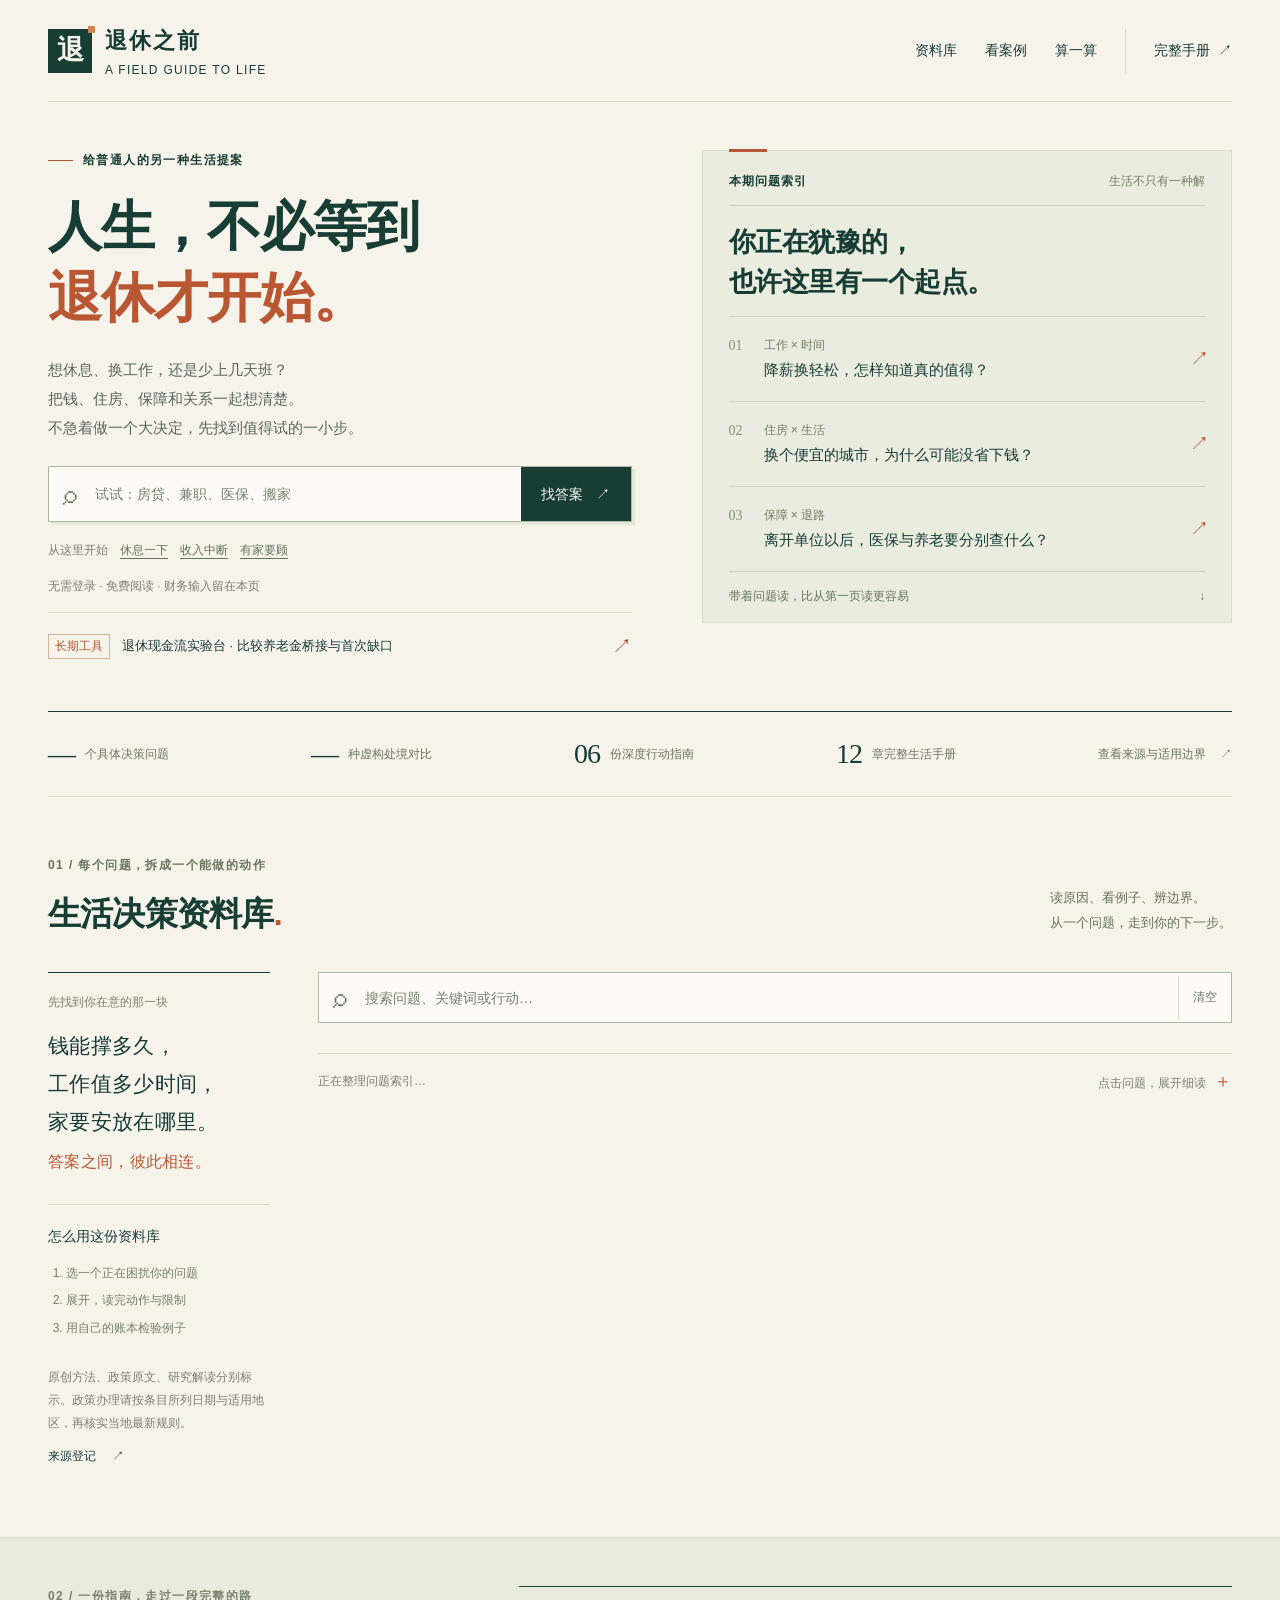
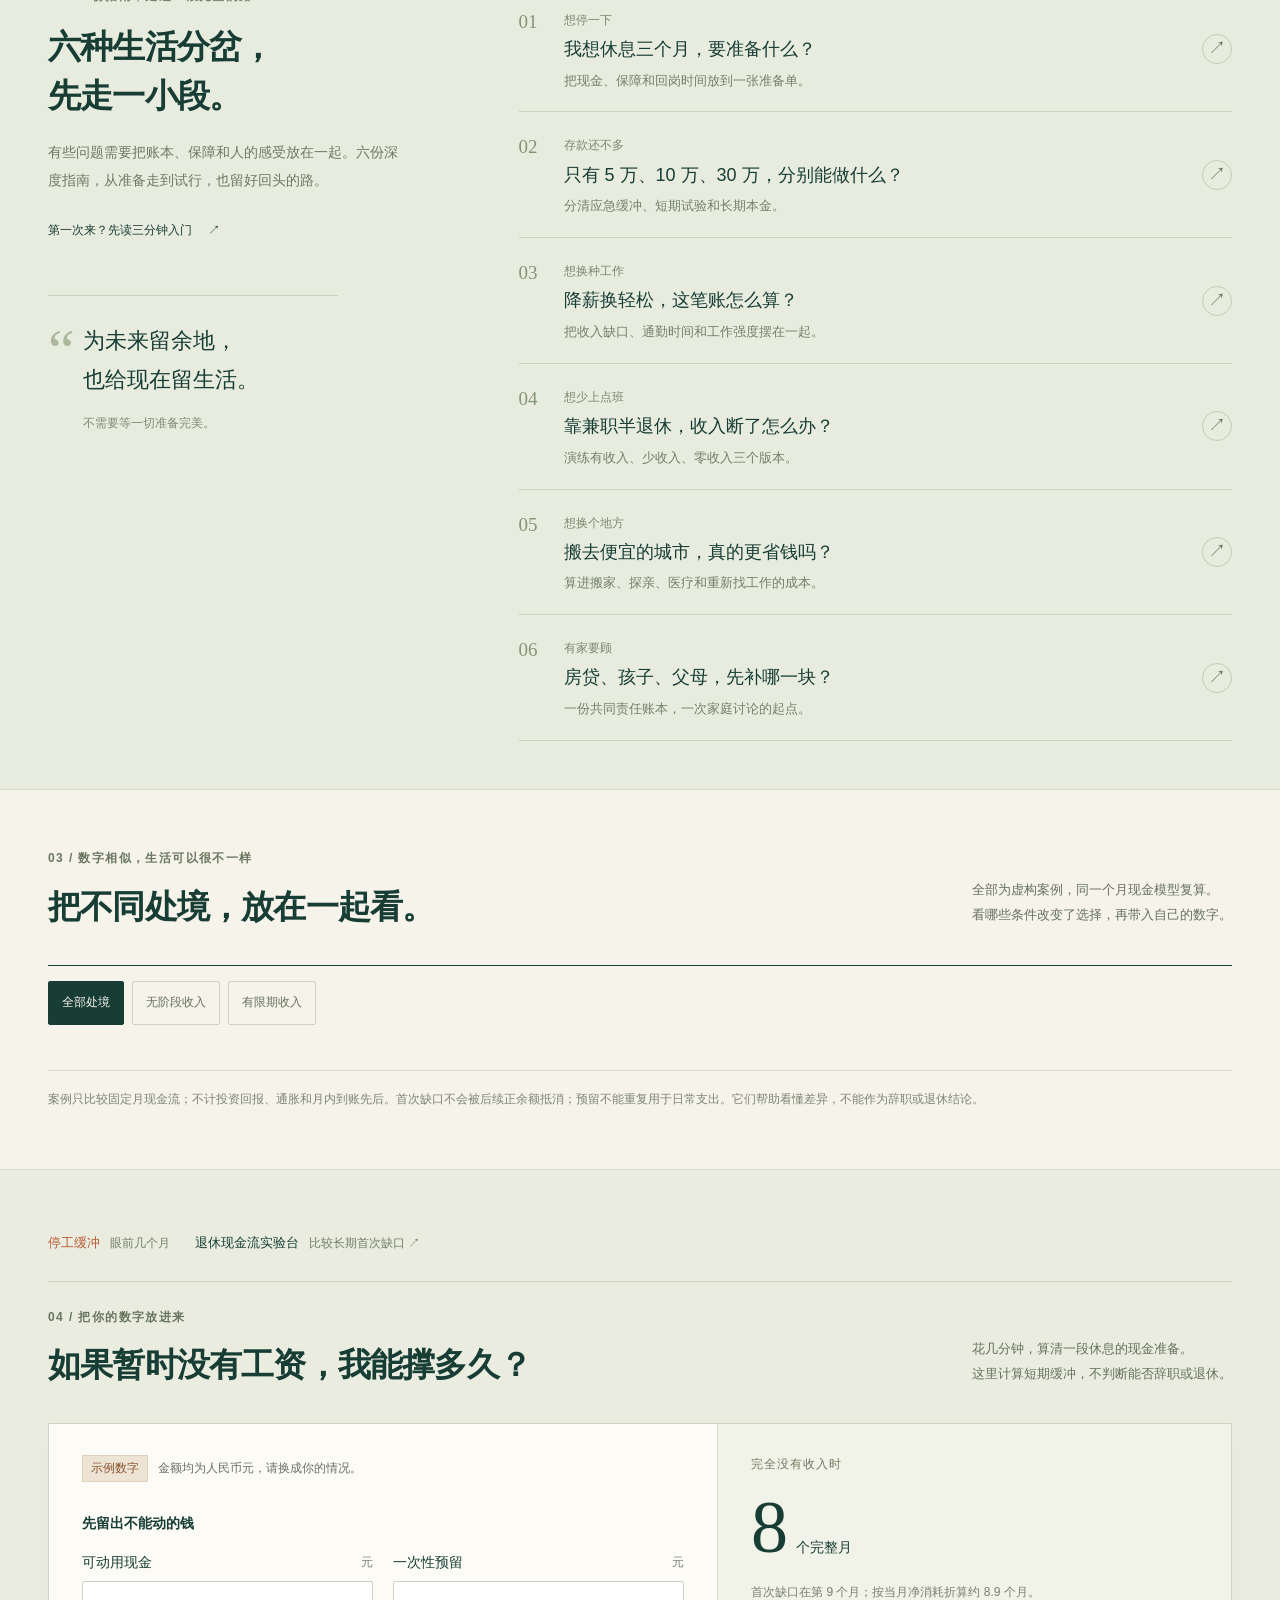
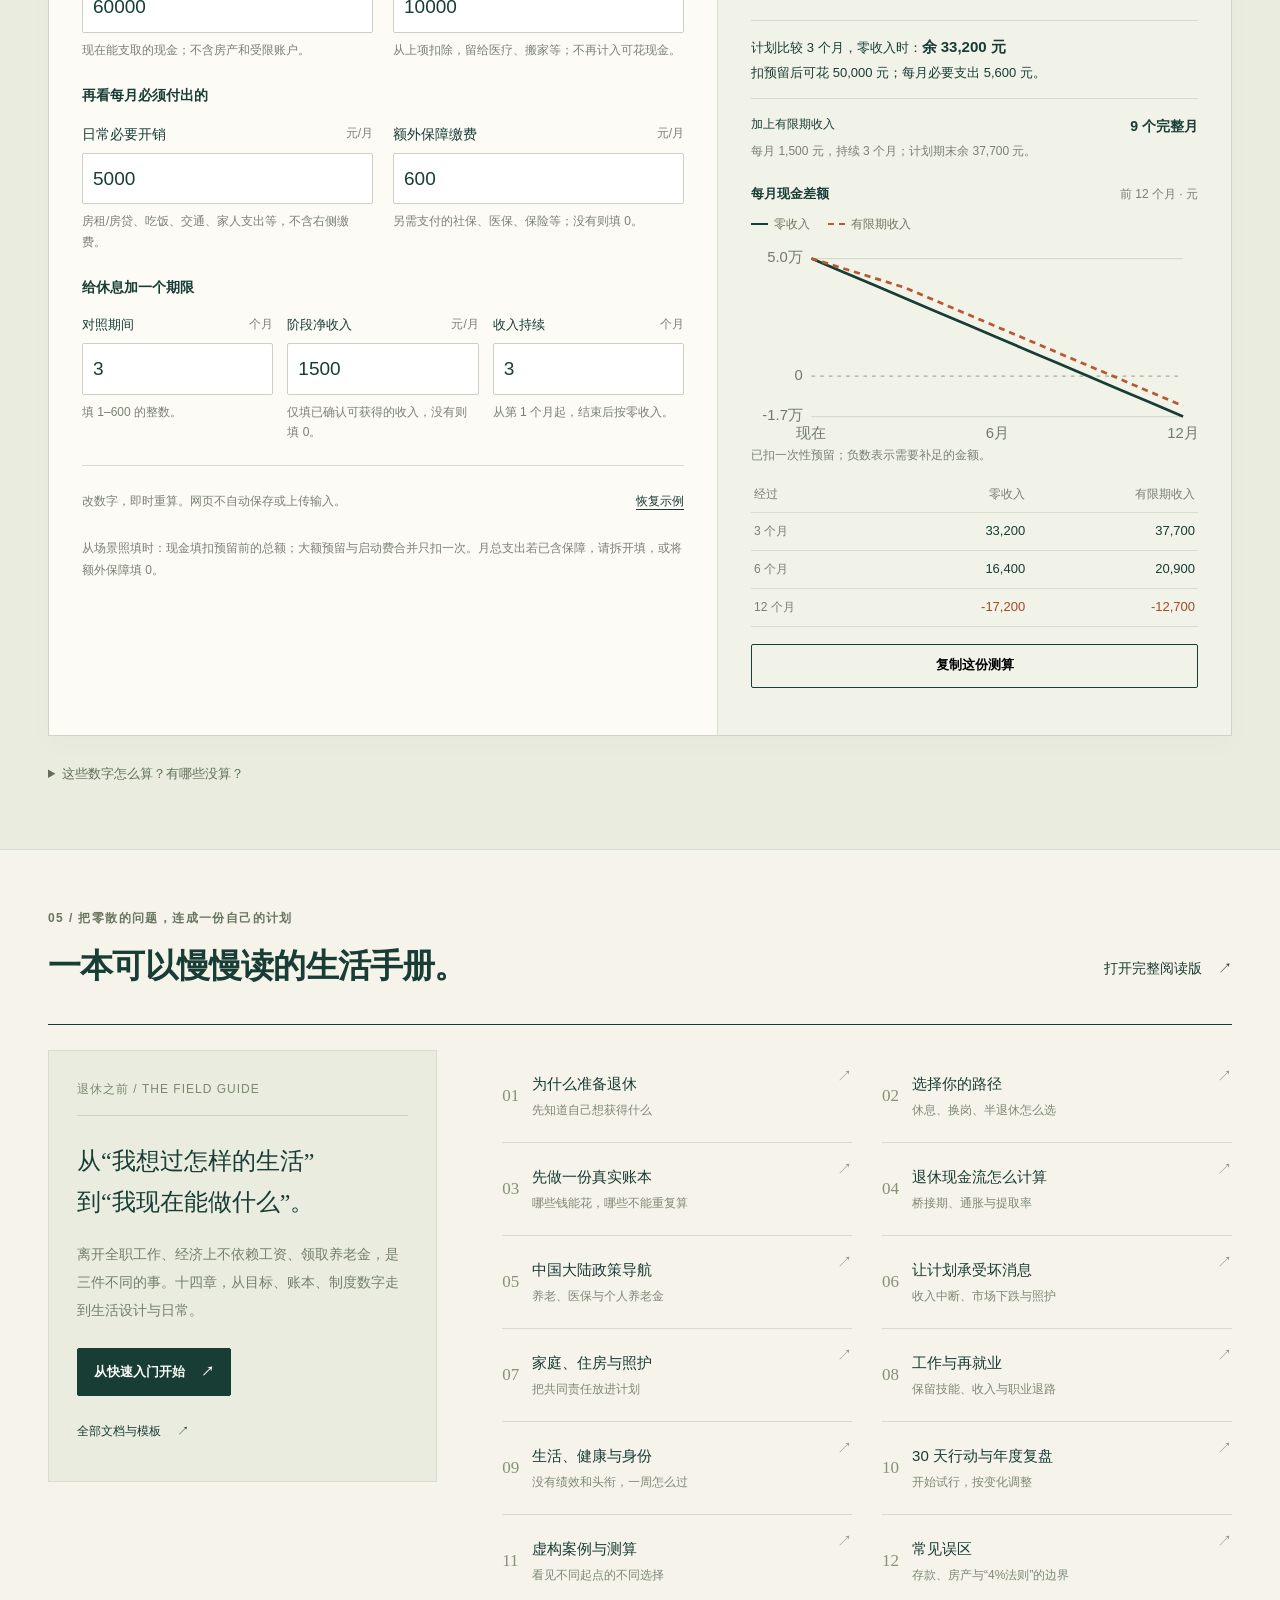
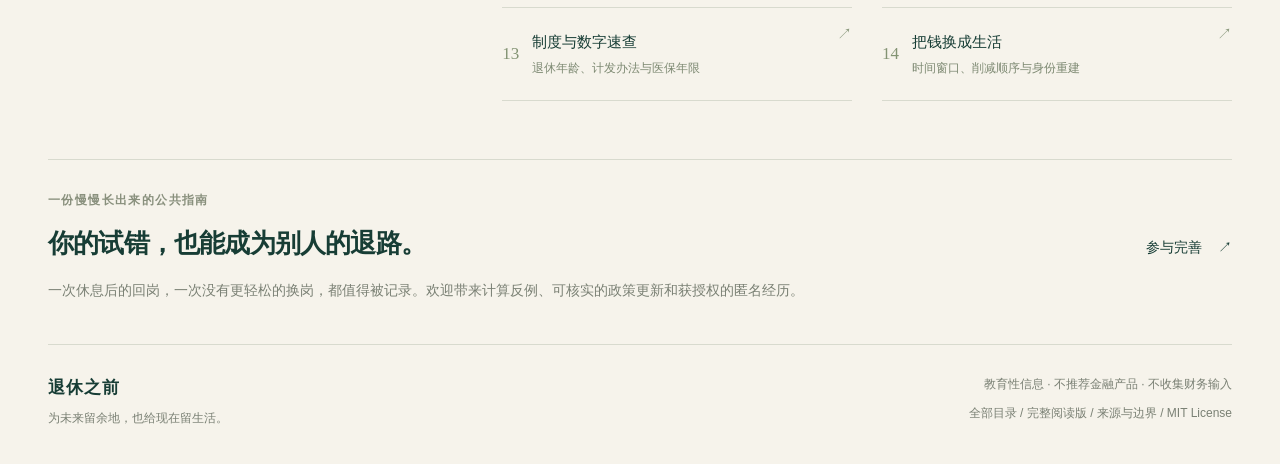
==== commit 459d72ad: "feat: add institutions handbook, life design chapter and rural parents scenario 新增第13章制度与数字速查、第14章把钱" ====
--- a/site/index.html
+++ b/site/index.html
@@ -61,7 +61,7 @@
           <div id="decision-list" class="decision-list" role="tabpanel" tabindex="0" aria-label="决策问题列表"></div>
           <div id="no-results" class="empty-state" hidden><h3>换一个词，也许就能找到入口。</h3><p>试试“现金”“兼职”“医保”或“父母”，也可以清除筛选，浏览全部问题。</p><button type="button" id="reset-library" class="button">浏览全部问题</button></div>
           <button type="button" id="show-all-decisions" class="show-more" hidden></button>
-          <noscript><p class="notice">搜索与展开资料库需要 JavaScript。你仍可直接阅读下面的深度指南、十二章手册和完整阅读版。</p></noscript>
+          <noscript><p class="notice">搜索与展开资料库需要 JavaScript。你仍可直接阅读下面的深度指南、十四章手册和完整阅读版。</p></noscript>
         </div>
       </div>
     </section>
@@ -134,7 +134,7 @@
 
     <section id="chapters" class="chapters-section wrap" aria-labelledby="chapters-title">
       <div class="section-heading"><div><p class="eyebrow">05 / 把零散的问题，连成一份自己的计划</p><h2 id="chapters-title">一本可以慢慢读的生活手册。</h2></div><a class="text-link" href="reader.html">打开完整阅读版 <span aria-hidden="true">↗</span></a></div>
-      <div class="chapters-layout"><div class="book-note"><span class="book-label">退休之前 / THE FIELD GUIDE</span><h3>从“我想过怎样的生活”<br>到“我现在能做什么”。</h3><p>离开全职工作、经济上不依赖工资、领取养老金，是三件不同的事。十二章，从目标、账本走到风险与日常。</p><a class="button button-primary" href="book/QUICKSTART.html">从快速入门开始 <span aria-hidden="true">↗</span></a><a class="text-link" href="book/README.html">全部文档与模板 <span aria-hidden="true">↗</span></a></div><ol class="chapter-index">
+      <div class="chapters-layout"><div class="book-note"><span class="book-label">退休之前 / THE FIELD GUIDE</span><h3>从“我想过怎样的生活”<br>到“我现在能做什么”。</h3><p>离开全职工作、经济上不依赖工资、领取养老金，是三件不同的事。十四章，从目标、账本、制度数字走到生活设计与日常。</p><a class="button button-primary" href="book/QUICKSTART.html">从快速入门开始 <span aria-hidden="true">↗</span></a><a class="text-link" href="book/README.html">全部文档与模板 <span aria-hidden="true">↗</span></a></div><ol class="chapter-index">
         <li><a href="book/01-purpose.html"><span>01</span><div><strong>为什么准备退休</strong><small>先知道自己想获得什么</small></div><span aria-hidden="true">↗</span></a></li>
         <li><a href="book/02-paths.html"><span>02</span><div><strong>选择你的路径</strong><small>休息、换岗、半退休怎么选</small></div><span aria-hidden="true">↗</span></a></li>
         <li><a href="book/03-budget.html"><span>03</span><div><strong>先做一份真实账本</strong><small>哪些钱能花，哪些不能重复算</small></div><span aria-hidden="true">↗</span></a></li>
@@ -147,6 +147,8 @@
         <li><a href="book/10-action.html"><span>10</span><div><strong>30 天行动与年度复盘</strong><small>开始试行，按变化调整</small></div><span aria-hidden="true">↗</span></a></li>
         <li><a href="book/11-cases.html"><span>11</span><div><strong>虚构案例与测算</strong><small>看见不同起点的不同选择</small></div><span aria-hidden="true">↗</span></a></li>
         <li><a href="book/12-faq.html"><span>12</span><div><strong>常见误区</strong><small>存款、房产与“4%法则”的边界</small></div><span aria-hidden="true">↗</span></a></li>
+        <li><a href="book/13-institutions.html"><span>13</span><div><strong>制度与数字速查</strong><small>退休年龄、计发办法与医保年限</small></div><span aria-hidden="true">↗</span></a></li>
+        <li><a href="book/14-life-design.html"><span>14</span><div><strong>把钱换成生活</strong><small>时间窗口、削减顺序与身份重建</small></div><span aria-hidden="true">↗</span></a></li>
       </ol></div>
     </section>
     <section class="contribute wrap"><div><p class="eyebrow">一份慢慢长出来的公共指南</p><h2>你的试错，也能成为别人的退路。</h2><p>一次休息后的回岗，一次没有更轻松的换岗，都值得被记录。欢迎带来计算反例、可核实的政策更新和获授权的匿名经历。</p></div><a class="text-link" href="book/CONTRIBUTING.html">参与完善 <span aria-hidden="true">↗</span></a></section>
